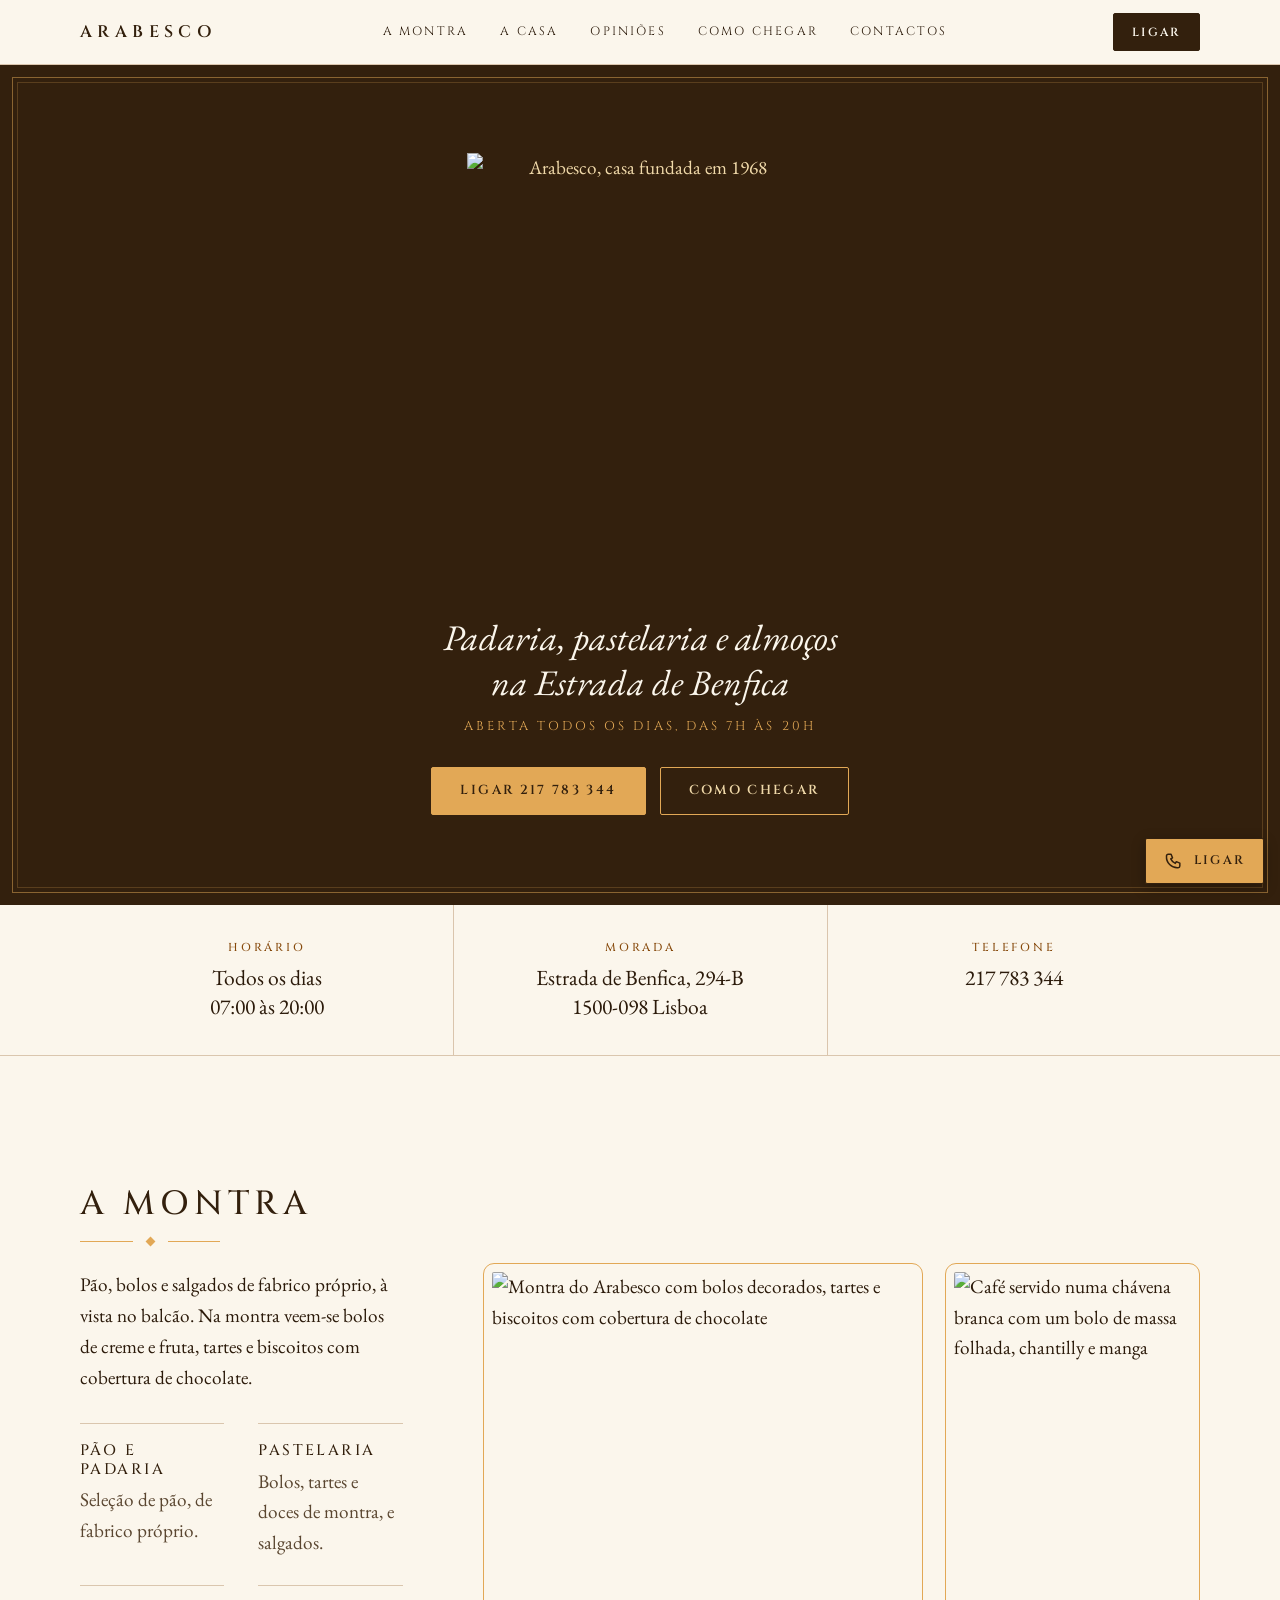
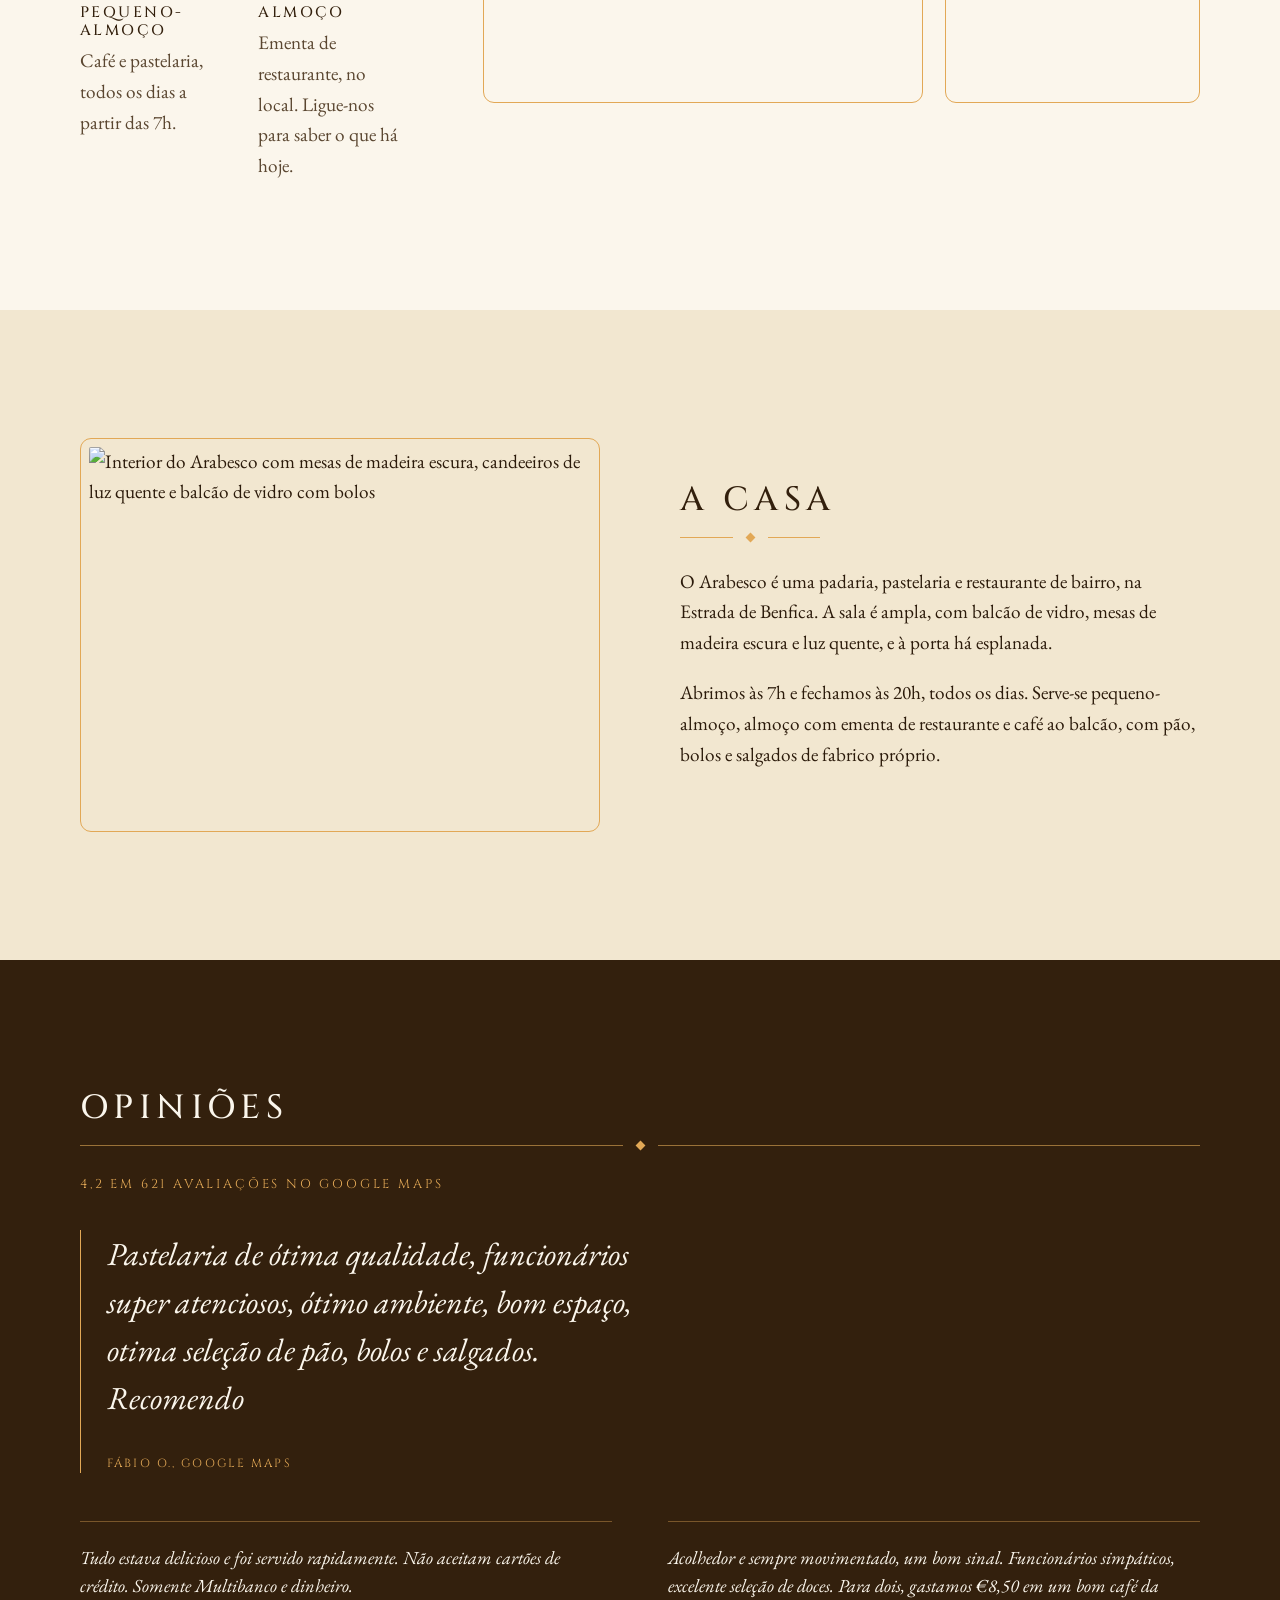
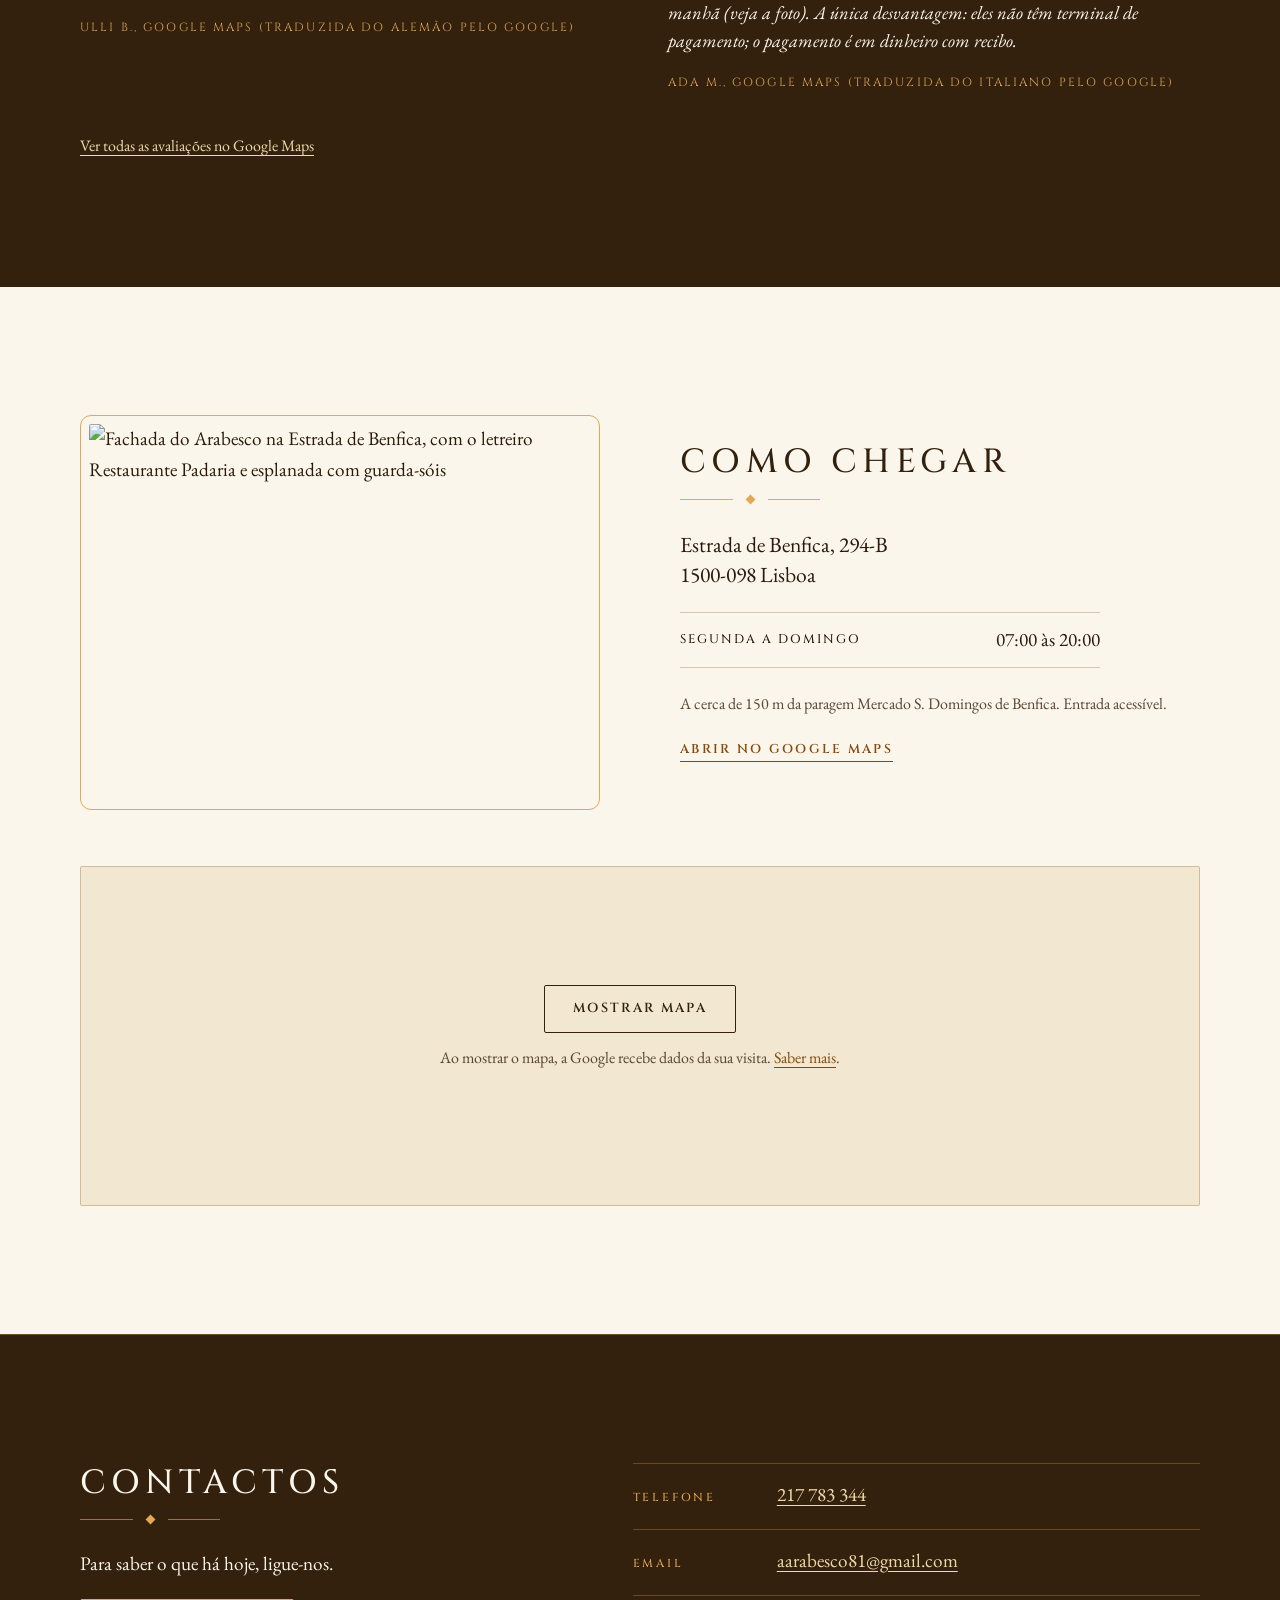
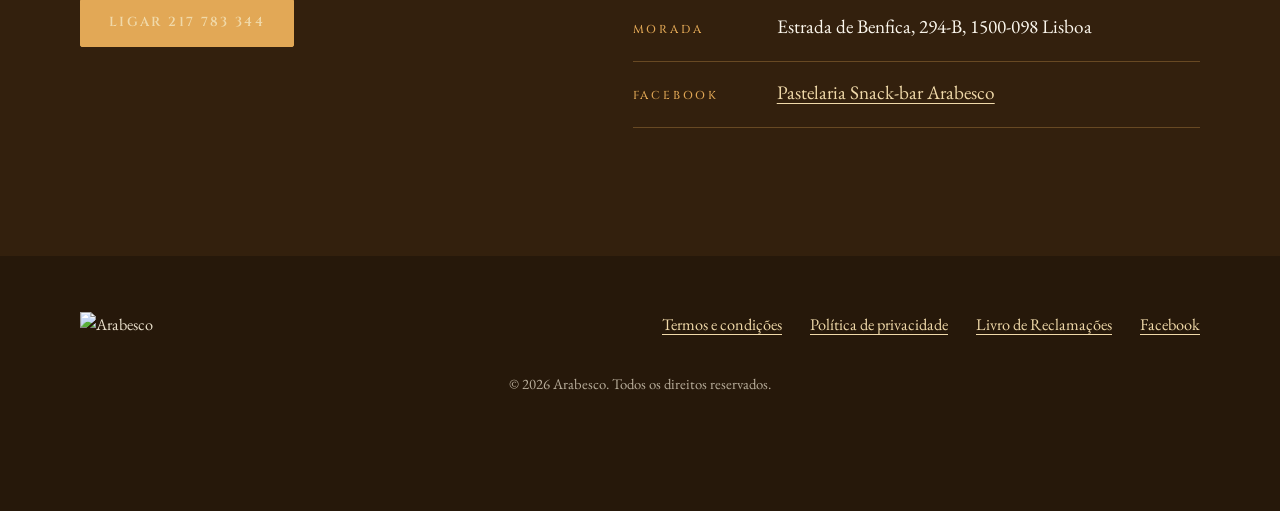
==== index.html @ 1e047299 "Add files via upload" ====
<!DOCTYPE html>
<html lang="pt-PT">
<head>
  <meta charset="utf-8">
  <meta name="viewport" content="width=device-width, initial-scale=1">

  <!-- ============================================================
       COMO EDITAR ESTE FICHEIRO
       - Cada secção tem um comentário "EDITAR" a dizer o que se pode mudar.
       - Textos, horário, morada e contactos estão em texto simples, dentro das etiquetas.
       - O que ainda falta confirmar está em PENDENTES.md (na raiz da pasta).
       ============================================================ -->

  <title>Arabesco | Padaria, pastelaria e restaurante em São Domingos de Benfica, Lisboa</title>
  <meta name="description" content="Arabesco, padaria, pastelaria e restaurante na Estrada de Benfica, em Lisboa. Pão, bolos e salgados de fabrico próprio, pequeno-almoço e almoço. Aberto todos os dias, das 7h às 20h.">
  <meta name="theme-color" content="#33200D">

  <meta property="og:type" content="website">
  <meta property="og:title" content="Arabesco | Padaria, pastelaria e restaurante em São Domingos de Benfica, Lisboa">
  <meta property="og:description" content="Pão, bolos e salgados de fabrico próprio na Estrada de Benfica. Aberto todos os dias, das 7h às 20h.">
  <meta property="og:locale" content="pt_PT">

  <link rel="icon" href="assets/logo-fundo-claro.svg" type="image/svg+xml">

  <!-- Tipografia (Google Fonts), derivada do logótipo: Cinzel (capitais romanas) e EB Garamond (texto).
       Se mudares aqui, muda também --f-titulos e --f-texto no style.css e a nota na política de privacidade. -->
  <link rel="preconnect" href="https://fonts.googleapis.com">
  <link rel="preconnect" href="https://fonts.gstatic.com" crossorigin>
  <link rel="stylesheet" href="https://fonts.googleapis.com/css2?family=Cinzel:wght@400;500;600&family=EB+Garamond:ital,wght@0,400;0,500;1,400&display=swap">

  <link rel="stylesheet" href="style.css">

  <!-- Dados estruturados (Schema.org). EDITAR: acrescentar "image" e "url" quando o site estiver publicado,
       e "foundingDate" se o cliente confirmar o ano de fundação. -->
  <script type="application/ld+json">
  {
    "@context": "https://schema.org",
    "@type": ["Bakery", "Restaurant"],
    "name": "Arabesco",
    "description": "Padaria, pastelaria e restaurante em São Domingos de Benfica, Lisboa",
    "telephone": "+351217783344",
    "email": "aarabesco81@gmail.com",
    "address": {
      "@type": "PostalAddress",
      "streetAddress": "Estrada de Benfica, 294-B",
      "postalCode": "1500-098",
      "addressLocality": "Lisboa",
      "addressCountry": "PT"
    },
    "geo": { "@type": "GeoCoordinates", "latitude": 38.7444523, "longitude": -9.1786337 },
    "openingHoursSpecification": [
      {
        "@type": "OpeningHoursSpecification",
        "dayOfWeek": ["Monday", "Tuesday", "Wednesday", "Thursday", "Friday", "Saturday", "Sunday"],
        "opens": "07:00",
        "closes": "20:00"
      }
    ],
    "hasMap": "https://www.google.com/maps/place/?q=place_id:ChIJz1XhhiUzGQ0R6vqVoAN8mZs",
    "sameAs": ["https://www.facebook.com/pastelariasnackbararabesco.arabesco"]
  }
  </script>
</head>

<body id="topo">
  <a class="saltar" href="#conteudo">Saltar para o conteúdo</a>

  <!-- ===================== CABEÇALHO ===================== -->
  <header class="cabecalho">
    <div class="container cabecalho__linha">
      <a class="cabecalho__nome" href="#topo" aria-label="Arabesco, início">Arabesco</a>
      <nav class="menu" aria-label="Principal">
        <a href="#montra">A montra</a>
        <a href="#casa">A casa</a>
        <a href="#opinioes">Opiniões</a>
        <a href="#chegar">Como chegar</a>
        <a href="#contactos">Contactos</a>
      </nav>
      <a class="btn btn--pequeno" href="tel:+351217783344">Ligar</a>
    </div>
  </header>

  <main id="conteudo">

    <!-- ===================== 1. HERO =====================
         O logótipo é o protagonista. A variante para fundo escuro está em assets/logo-fundo-escuro.svg. -->
    <section class="hero" aria-labelledby="hero-titulo">
      <div class="container">
        <img class="hero__logo" src="assets/logo-fundo-escuro.svg" alt="Arabesco, casa fundada em 1968" width="1190" height="1483">
        <h1 id="hero-titulo">Padaria, pastelaria e almoços na Estrada de Benfica</h1>
        <p class="hero__sub">Aberta todos os dias, das 7h às 20h</p>
        <div class="hero__acoes">
          <a class="btn btn--ouro" href="tel:+351217783344">Ligar 217 783 344</a>
          <a class="btn btn--contorno-claro" href="#chegar">Como chegar</a>
        </div>
      </div>
    </section>

    <!-- ===================== 2. FAIXA: HORÁRIO, MORADA, TELEFONE =====================
         É o que o visitante procura primeiro. EDITAR: horário, morada e telefone. -->
    <section class="faixa" aria-label="Horário, morada e telefone">
      <div class="container faixa__grelha">
        <div class="faixa__item">
          <p class="rotulo">Horário</p>
          <p class="faixa__valor">Todos os dias<br>07:00 às 20:00</p>
        </div>
        <div class="faixa__item">
          <p class="rotulo">Morada</p>
          <p class="faixa__valor">Estrada de Benfica, 294-B<br>1500-098 Lisboa</p>
        </div>
        <div class="faixa__item">
          <p class="rotulo">Telefone</p>
          <p class="faixa__valor"><a href="tel:+351217783344">217 783 344</a></p>
        </div>
      </div>
    </section>

    <!-- ===================== 3. A MONTRA ===================== -->
    <section class="secao" id="montra" aria-labelledby="montra-titulo">
      <div class="container duas-colunas">
        <div class="texto">
          <h2 id="montra-titulo" class="reveal">A montra</h2>
          <div class="orn orn--curto" aria-hidden="true"><span></span></div>
          <p>Pão, bolos e salgados de fabrico próprio, à vista no balcão. Na montra veem-se bolos de creme e fruta, tartes e biscoitos com cobertura de chocolate.</p>

          <!-- EDITAR: um bloco por tipo de produto. Quando houver preços confirmados pelo cliente,
               acrescentar uma linha <p class="item__preco"> dentro do bloco. -->
          <div class="itens">
            <div class="item">
              <h3>Pão e padaria</h3>
              <p>Seleção de pão, de fabrico próprio.</p>
            </div>
            <div class="item">
              <h3>Pastelaria</h3>
              <p>Bolos, tartes e doces de montra, e salgados.</p>
            </div>
            <div class="item">
              <h3>Pequeno-almoço</h3>
              <p>Café e pastelaria, todos os dias a partir das 7h.</p>
            </div>
            <div class="item">
              <h3>Almoço</h3>
              <p>Ementa de restaurante, no local. Ligue-nos para saber o que há hoje.</p>
            </div>
          </div>
        </div>

        <div class="fotos-par">
          <figure class="foto foto--grande">
            <img src="assets/vitrina.webp" alt="Montra do Arabesco com bolos decorados, tartes e biscoitos com cobertura de chocolate" width="510" height="510" loading="lazy">
          </figure>
          <figure class="foto foto--alta">
            <img src="assets/cafe-bolo.webp" alt="Café servido numa chávena branca com um bolo de massa folhada, chantilly e manga" width="287" height="510" loading="lazy">
          </figure>
        </div>
      </div>
    </section>

    <!-- ===================== 4. A CASA ===================== -->
    <section class="secao secao--tom" id="casa" aria-labelledby="casa-titulo">
      <div class="container duas-colunas duas-colunas--inversa">
        <figure class="foto foto--ampla">
          <img src="assets/interior.webp" alt="Interior do Arabesco com mesas de madeira escura, candeeiros de luz quente e balcão de vidro com bolos" width="680" height="510" loading="lazy">
        </figure>
        <div class="texto">
          <h2 id="casa-titulo" class="reveal">A casa</h2>
          <div class="orn orn--curto" aria-hidden="true"><span></span></div>
          <p>O Arabesco é uma padaria, pastelaria e restaurante de bairro, na Estrada de Benfica. A sala é ampla, com balcão de vidro, mesas de madeira escura e luz quente, e à porta há esplanada.</p>
          <p>Abrimos às 7h e fechamos às 20h, todos os dias. Serve-se pequeno-almoço, almoço com ementa de restaurante e café ao balcão, com pão, bolos e salgados de fabrico próprio.</p>
          <!-- EDITAR: quando o cliente confirmar o ano de fundação (1968, como diz o logótipo) e quem gere a casa,
               acrescentar aqui uma frase com esse facto. -->
        </div>
      </div>
    </section>

    <!-- ===================== 5. OPINIÕES =====================
         Avaliações reais do Google Maps, copiadas tal como estão (consulta de 2026-10-16, com autor identificado).
         EDITAR: não alterar o texto das avaliações. Para acrescentar uma, copiar o texto exato, o primeiro nome e a inicial. -->
    <section class="secao secao--escura" id="opinioes" aria-labelledby="opinioes-titulo">
      <div class="container">
        <h2 id="opinioes-titulo" class="reveal">Opiniões</h2>
        <div class="orn orn--claro" aria-hidden="true"><span></span></div>
        <p class="opinioes__nota">4,2 em 621 avaliações no Google Maps</p>

        <blockquote class="citacao citacao--grande">
          <p>Pastelaria de ótima qualidade,  funcionários super atenciosos,  ótimo ambiente, bom espaço, otima seleção de pão,  bolos e salgados. Recomendo</p>
          <footer>Fábio O., Google Maps</footer>
        </blockquote>

        <div class="citacoes">
          <blockquote class="citacao">
            <p>Tudo estava delicioso e foi servido rapidamente. Não aceitam cartões de crédito. Somente Multibanco e dinheiro.</p>
            <footer>Ulli B., Google Maps (traduzida do alemão pelo Google)</footer>
          </blockquote>
          <blockquote class="citacao">
            <p>Acolhedor e sempre movimentado, um bom sinal. Funcionários simpáticos, excelente seleção de doces. Para dois, gastamos €8,50 em um bom café da manhã (veja a foto). A única desvantagem: eles não têm terminal de pagamento; o pagamento é em dinheiro com recibo.</p>
            <footer>Ada M., Google Maps (traduzida do italiano pelo Google)</footer>
          </blockquote>
        </div>

        <p class="opinioes__ligacao"><a href="https://www.google.com/maps/place/?q=place_id:ChIJz1XhhiUzGQ0R6vqVoAN8mZs" rel="noopener">Ver todas as avaliações no Google Maps</a></p>
      </div>
    </section>

    <!-- ===================== 6. COMO CHEGAR ===================== -->
    <section class="secao" id="chegar" aria-labelledby="chegar-titulo">
      <div class="container">
        <div class="duas-colunas">
          <figure class="foto foto--ampla">
            <img src="assets/fachada.webp" alt="Fachada do Arabesco na Estrada de Benfica, com o letreiro Restaurante Padaria e esplanada com guarda-sóis" width="680" height="445" loading="lazy">
          </figure>
          <div class="texto">
            <h2 id="chegar-titulo" class="reveal">Como chegar</h2>
            <div class="orn orn--curto" aria-hidden="true"><span></span></div>
            <address>
              Estrada de Benfica, 294-B<br>
              1500-098 Lisboa
            </address>

            <!-- EDITAR: horário. Falta confirmar o horário em feriados e o da cozinha ao almoço. -->
            <dl class="horario">
              <div><dt>Segunda a domingo</dt><dd>07:00 às 20:00</dd></div>
            </dl>

            <p class="nota">A cerca de 150 m da paragem Mercado S. Domingos de Benfica. Entrada acessível.</p>
            <p><a class="ligacao-seta" href="https://www.google.com/maps/place/?q=place_id:ChIJz1XhhiUzGQ0R6vqVoAN8mZs" rel="noopener">Abrir no Google Maps</a></p>
          </div>
        </div>

        <!-- O mapa só carrega depois de clicar (privacidade). Ver script.js.
             EDITAR: se a morada mudar, mudar o texto em data-mapa. -->
        <div class="mapa" id="mapa" data-mapa="https://www.google.com/maps?q=Arabesco,+Estrada+de+Benfica+294-B,+1500-098+Lisboa&amp;output=embed">
          <button class="btn btn--contorno" type="button" id="mapa-botao">Mostrar mapa</button>
          <p class="nota">Ao mostrar o mapa, a Google recebe dados da sua visita. <a href="privacidade.html">Saber mais</a>.</p>
        </div>
      </div>
    </section>

    <!-- ===================== 7. CONTACTOS ===================== -->
    <section class="secao secao--escura secao--contactos" id="contactos" aria-labelledby="contactos-titulo">
      <div class="container contactos">
        <div>
          <h2 id="contactos-titulo" class="reveal">Contactos</h2>
          <div class="orn orn--curto orn--claro" aria-hidden="true"><span></span></div>
          <p>Para saber o que há hoje, ligue-nos.</p>
          <p><a class="btn btn--ouro" href="tel:+351217783344">Ligar 217 783 344</a></p>
        </div>
        <ul class="contactos__lista">
          <li><span class="rotulo">Telefone</span> <a href="tel:+351217783344">217 783 344</a></li>
          <li><span class="rotulo">Email</span> <a href="mailto:aarabesco81@gmail.com">aarabesco81@gmail.com</a></li>
          <li><span class="rotulo">Morada</span> Estrada de Benfica, 294-B, 1500-098 Lisboa</li>
          <li><span class="rotulo">Facebook</span> <a href="https://www.facebook.com/pastelariasnackbararabesco.arabesco" rel="noopener">Pastelaria Snack-bar Arabesco</a></li>
        </ul>
      </div>
    </section>
  </main>

  <!-- ===================== RODAPÉ ===================== -->
  <footer class="rodape">
    <div class="container rodape__grelha">
      <div>
        <img class="rodape__logo" src="assets/logo-fundo-escuro.svg" alt="Arabesco" width="1190" height="1483" loading="lazy">
      </div>
      <ul class="rodape__links">
        <li><a href="termos.html">Termos e condições</a></li>
        <li><a href="privacidade.html">Política de privacidade</a></li>
        <!-- Confirmar com o cliente se a atividade está obrigada ao Livro de Reclamações Eletrónico. -->
        <li><a href="https://www.livroreclamacoes.pt" rel="noopener">Livro de Reclamações</a></li>
        <li><a href="https://www.facebook.com/pastelariasnackbararabesco.arabesco" rel="noopener">Facebook</a></li>
      </ul>
    </div>
    <!-- EDITAR: acrescentar a designação legal e o NIF quando o cliente os fornecer (ver PENDENTES.md). -->
    <p class="container rodape__copy">© 2026 Arabesco. Todos os direitos reservados.</p>
  </footer>

  <!-- Botão flutuante, sempre visível. Liga por telefone porque não há WhatsApp conhecido.
       EDITAR: se houver telemóvel com WhatsApp, trocar o href por https://wa.me/351XXXXXXXXX e o texto por "WhatsApp". -->
  <a class="ligar-flutuante" href="tel:+351217783344" aria-label="Ligar para o Arabesco">
    <svg viewBox="0 0 24 24" width="20" height="20" aria-hidden="true" focusable="false">
      <path d="M5 4h3.5l1.7 4.2-2.1 1.3a11 11 0 0 0 5.4 5.4l1.3-2.1L19 14.5V18a2 2 0 0 1-2 2A13 13 0 0 1 3 6a2 2 0 0 1 2-2Z" fill="none" stroke="currentColor" stroke-width="1.8" stroke-linejoin="round"/>
    </svg>
    <span>Ligar</span>
  </a>

  <script src="script.js" defer></script>
</body>
</html>
---- style.css ----
/* ==========================================================================
   STYLE.CSS (Arabesco)
   Como editar:
   1. Cores e fontes: só mexer nas variáveis da secção "TOKENS" (topo do ficheiro).
   2. Tudo o resto usa essas variáveis, por isso o site muda de aspeto todo de uma vez.
   3. Mobile primeiro: os estilos base são para telemóvel; os @media (min-width) acrescentam
      o que muda em ecrãs maiores.
   ========================================================================== */

/* ---------- TOKENS (EDITAR) ---------- */
:root {
  /* Paleta tirada do logótipo e das fotos do próprio espaço */
  --ouro: #E2A856;            /* dourado do logótipo: filetes, botões sobre fundo escuro */
  --ouro-claro: #F0D9A9;      /* dourado claro: texto sobre fundo escuro */
  --bronze: #A56415;          /* bronze do logótipo (só decorativo: no texto pequeno usar --bronze-texto) */
  --bronze-texto: #86490B;    /* passo mais escuro do bronze, para texto sobre creme (contraste 5,7:1 ou mais) */
  --castanho: #33200D;        /* castanho-escuro da madeira do interior: fundos escuros */
  --castanho-2: #26180A;      /* rodapé */
  --creme: #FBF6EC;           /* fundo da página */
  --creme-2: #F2E7D0;         /* fundo das secções alternadas */
  --tinta: #2B1A0A;           /* texto corrente */
  --tinta-suave: #5A4630;     /* texto secundário */
  --linha: rgba(134, 73, 11, 0.28);

  /* Fontes derivadas do logótipo. Têm de coincidir com o <link> do Google Fonts no index.html. */
  --f-titulos: "Cinzel", "Trajan Pro", Georgia, serif;
  --f-texto: "EB Garamond", Garamond, "Times New Roman", serif;

  --raio: 2px;                /* cantos dos botões e das fotos (sem botões em pílula) */
  --largura: 1120px;
  --espaco: clamp(64px, 10vw, 128px);
}

/* ---------- BASE ---------- */
*, *::before, *::after { box-sizing: border-box; }
html { scroll-behavior: smooth; scroll-padding-top: 76px; -webkit-text-size-adjust: 100%; }
body {
  margin: 0;
  font-family: var(--f-texto);
  font-size: 1.2rem;
  line-height: 1.6;
  color: var(--tinta);
  background: var(--creme);
}
img, svg { max-width: 100%; height: auto; }
p { margin: 0 0 1em; }
a { color: var(--bronze-texto); text-underline-offset: 4px; }
a:hover { text-decoration-thickness: 2px; }
:focus-visible { outline: 3px solid var(--bronze); outline-offset: 3px; }

h1, h2, h3 { font-family: var(--f-titulos); font-weight: 500; color: var(--castanho); margin: 0 0 .4em; line-height: 1.2; }
h2 { font-size: clamp(1.5rem, 3.4vw, 2.1rem); letter-spacing: .16em; text-transform: uppercase; }
h3 { font-size: .95rem; letter-spacing: .16em; text-transform: uppercase; }

.container { width: min(100% - 40px, var(--largura)); margin-inline: auto; }

.saltar { position: absolute; left: -9999px; }
.saltar:focus { left: 12px; top: 12px; z-index: 100; background: #fff; padding: 8px 12px; }

.rotulo {
  font-family: var(--f-titulos); font-size: .72rem; font-weight: 500;
  letter-spacing: .24em; text-transform: uppercase; color: var(--bronze-texto); margin: 0 0 .5em;
}

/* ---------- ORNAMENTO (losango, como no logótipo) ---------- */
.orn { display: flex; align-items: center; gap: 14px; margin: 0 0 1.6rem; }
.orn::before, .orn::after { content: ""; height: 1px; background: var(--ouro); flex: 1; }
.orn span { width: 7px; height: 7px; background: var(--ouro); transform: rotate(45deg); flex: none; }
.orn--curto { width: 140px; }

/* ---------- BOTÕES (retangulares, cantos curtos) ---------- */
.btn {
  display: inline-block;
  padding: 15px 28px;
  font-family: var(--f-titulos); font-weight: 600; font-size: .82rem;
  letter-spacing: .18em; text-transform: uppercase; text-decoration: none;
  background: var(--castanho); color: var(--creme);
  border: 1px solid var(--castanho); border-radius: var(--raio);
  cursor: pointer; line-height: 1.2;
}
.btn:hover { background: var(--tinta); }
.btn--pequeno { padding: 11px 18px; font-size: .74rem; }
.btn--ouro { background: var(--ouro); color: var(--castanho); border-color: var(--ouro); }
.btn--ouro:hover { background: var(--ouro-claro); border-color: var(--ouro-claro); }
.btn--contorno { background: transparent; color: var(--castanho); border-color: var(--castanho); }
.btn--contorno:hover { background: var(--castanho); color: var(--creme); }
.btn--contorno-claro { background: transparent; color: var(--ouro-claro); border-color: var(--ouro); }
.btn--contorno-claro:hover { background: rgba(226, 168, 86, .14); }

.ligacao-seta { font-family: var(--f-titulos); font-size: .8rem; letter-spacing: .18em; text-transform: uppercase; font-weight: 600; text-decoration: none; border-bottom: 1px solid currentColor; padding-bottom: 3px; }

/* ---------- CABEÇALHO ---------- */
.cabecalho { position: sticky; top: 0; z-index: 50; background: rgba(251, 246, 236, .97); border-bottom: 1px solid var(--linha); }
.cabecalho__linha { display: flex; align-items: center; justify-content: space-between; gap: 16px; min-height: 64px; }
.cabecalho__nome { font-family: var(--f-titulos); font-weight: 600; font-size: 1.05rem; letter-spacing: .32em; text-transform: uppercase; text-decoration: none; color: var(--castanho); }
.menu { display: none; }
@media (min-width: 900px) {
  .menu { display: flex; gap: 32px; }
  .menu a { font-family: var(--f-titulos); font-size: .76rem; letter-spacing: .18em; text-transform: uppercase; text-decoration: none; color: var(--tinta); }
  .menu a:hover { color: var(--bronze-texto); text-decoration: underline; text-underline-offset: 6px; }
}

/* ---------- HERO ---------- */
.hero {
  position: relative;
  background: var(--castanho);
  color: var(--ouro-claro);
  text-align: center;
  padding: clamp(44px, 7vw, 88px) 0 clamp(52px, 7vw, 96px);
}
/* moldura fina dourada, à maneira de um diploma antigo */
.hero::before { content: ""; position: absolute; inset: 12px; border: 1px solid rgba(226, 168, 86, .5); pointer-events: none; }
.hero::after  { content: ""; position: absolute; inset: 17px; border: 1px solid rgba(226, 168, 86, .22); pointer-events: none; }
.hero__logo { display: block; margin: 0 auto; width: min(72vw, 38.5vh, 400px); height: auto; }
.hero h1 { font-family: var(--f-texto); font-style: italic; font-weight: 400; font-size: clamp(1.5rem, 3.6vw, 2.25rem); line-height: 1.25; color: var(--creme); max-width: 24ch; margin: 30px auto 12px; }
.hero__sub { font-family: var(--f-titulos); font-size: .8rem; letter-spacing: .24em; text-transform: uppercase; color: var(--ouro); margin: 0; }
.hero__acoes { display: flex; flex-wrap: wrap; justify-content: center; gap: 14px; margin-top: 30px; }

/* ---------- FAIXA: HORÁRIO, MORADA, TELEFONE ---------- */
.faixa { background: var(--creme); border-bottom: 1px solid var(--linha); }
.faixa__grelha { display: grid; }
.faixa__item { text-align: center; padding: 26px 16px; border-top: 1px solid var(--linha); }
.faixa__item:first-child { border-top: 0; }
.faixa__valor { font-size: 1.35rem; line-height: 1.35; margin: 0; }
.faixa__valor a { color: var(--tinta); text-decoration: none; }
.faixa__valor a:hover { color: var(--bronze-texto); text-decoration: underline; }
@media (min-width: 760px) {
  .faixa__grelha { grid-template-columns: repeat(3, 1fr); }
  .faixa__item { border-top: 0; border-left: 1px solid var(--linha); padding: 34px 16px; }
  .faixa__item:first-child { border-left: 0; }
}

/* ---------- SECÇÕES ---------- */
.secao { padding-block: var(--espaco); }
.secao--tom { background: var(--creme-2); }
.secao--escura { background: var(--castanho); color: var(--creme); }
.secao--escura h2 { color: var(--creme); }
.secao--escura a { color: var(--ouro-claro); }
.secao--escura .rotulo { color: var(--ouro); }
.orn--claro::before, .orn--claro::after { background: rgba(226, 168, 86, .6); }

.duas-colunas { display: grid; gap: 40px; align-items: center; }
.texto p { max-width: 36em; }
@media (min-width: 900px) {
  .duas-colunas { grid-template-columns: 1fr 1fr; gap: 80px; }
  .duas-colunas--inversa .foto { order: -1; }
}

/* ---------- FOTOS (passepartout fino dourado) ---------- */
.foto { position: relative; margin: 9px; }
.foto img { display: block; width: 100%; height: 100%; object-fit: cover; border-radius: var(--raio); outline: 1px solid var(--ouro); outline-offset: 8px; }
.foto--ampla img { aspect-ratio: 4 / 3; }
.fotos-par { display: flex; gap: 22px; align-items: stretch; height: clamp(260px, 62vw, 440px); }
.fotos-par .foto { margin: 9px; height: calc(100% - 18px); }
.foto--grande { flex: 1.5; }
.foto--alta { flex: 1; }
.fotos-par .foto img { height: 100%; }

/* ---------- A MONTRA: itens ---------- */
.itens { display: grid; gap: 22px; margin-top: 30px; }
.item { padding-top: 18px; border-top: 1px solid var(--linha); }
.item p { margin: 0; color: var(--tinta-suave); }
@media (min-width: 560px) { .itens { grid-template-columns: 1fr 1fr; gap: 26px 34px; } }

/* ---------- COMO CHEGAR ---------- */
address { font-style: normal; font-size: 1.35rem; line-height: 1.4; margin-bottom: 1.4rem; }
.horario { margin: 0 0 1.4rem; max-width: 420px; }
.horario div { display: flex; justify-content: space-between; gap: 16px; padding: 12px 0; border-top: 1px solid var(--linha); border-bottom: 1px solid var(--linha); }
.horario dt { font-family: var(--f-titulos); font-size: .78rem; letter-spacing: .16em; text-transform: uppercase; font-weight: 500; align-self: center; }
.horario dd { margin: 0; }
.nota { font-size: 1rem; color: var(--tinta-suave); }
.mapa { margin-top: 56px; min-height: 340px; display: grid; place-content: center; justify-items: center; gap: 12px; text-align: center; padding: 24px; background: var(--creme-2); border: 1px solid var(--linha); border-radius: var(--raio); }
.mapa iframe { width: 100%; height: 100%; min-height: 380px; border: 0; }
.mapa--ativo { padding: 0; display: block; }

/* ---------- OPINIÕES ---------- */
.opinioes__nota { font-family: var(--f-titulos); font-size: .8rem; letter-spacing: .22em; text-transform: uppercase; color: var(--ouro); margin-bottom: 2.2rem; }
.citacao { margin: 0; }
.citacao p { font-style: italic; line-height: 1.5; }
.citacao footer { font-family: var(--f-titulos); font-size: .74rem; letter-spacing: .18em; text-transform: uppercase; color: var(--ouro); margin-top: 1rem; }
.citacao--grande { max-width: 30em; padding-left: 26px; border-left: 1px solid var(--ouro); margin-bottom: 3rem; }
.citacao--grande p { font-size: clamp(1.45rem, 3vw, 2rem); color: var(--creme); }
.citacoes { display: grid; gap: 34px; }
.citacoes .citacao { padding-top: 22px; border-top: 1px solid rgba(226, 168, 86, .4); }
.citacoes .citacao p { font-size: 1.15rem; color: var(--creme); }
.opinioes__ligacao { margin: 2.6rem 0 0; font-size: 1rem; }
@media (min-width: 900px) { .citacoes { grid-template-columns: 1fr 1fr; gap: 56px; } }

/* ---------- CONTACTOS ---------- */
.secao--contactos { border-top: 1px solid rgba(226, 168, 86, .35); }
.contactos { display: grid; gap: 40px; }
.contactos__lista { list-style: none; margin: 0; padding: 0; }
.contactos__lista li { padding: 16px 0; border-bottom: 1px solid rgba(226, 168, 86, .3); display: grid; gap: 4px; }
.contactos__lista li:first-child { border-top: 1px solid rgba(226, 168, 86, .3); }
@media (min-width: 900px) {
  .contactos { grid-template-columns: 1fr 1.2fr; gap: 80px; align-items: start; }
  .contactos__lista li { grid-template-columns: 140px 1fr; align-items: baseline; }
}

/* ---------- RODAPÉ ---------- */
.rodape { background: var(--castanho-2); color: #E9DFCB; padding: 56px 0 100px; font-size: 1.02rem; }
.rodape a { color: var(--ouro-claro); }
.rodape__grelha { display: grid; gap: 32px; align-items: center; justify-items: center; text-align: center; }
.rodape__logo { width: 110px; height: auto; }
.rodape ul { list-style: none; margin: 0; padding: 0; display: flex; flex-wrap: wrap; justify-content: center; gap: 10px 28px; }
.rodape__copy { margin-top: 34px; text-align: center; opacity: .75; font-size: .92rem; }
@media (min-width: 900px) {
  .rodape__grelha { grid-template-columns: auto 1fr; justify-items: start; text-align: left; gap: 64px; }
  .rodape ul { justify-content: flex-end; justify-self: end; }
}

/* ---------- BOTÃO FLUTUANTE (LIGAR) ---------- */
.ligar-flutuante {
  position: fixed; right: 16px; bottom: 16px; z-index: 60;
  display: inline-flex; align-items: center; gap: 10px;
  padding: 12px 18px;
  background: var(--ouro); color: var(--castanho);
  font-family: var(--f-titulos); font-weight: 600; font-size: .78rem; letter-spacing: .18em; text-transform: uppercase; text-decoration: none;
  border: 1px solid var(--castanho); border-radius: var(--raio);
  box-shadow: 0 4px 14px rgba(0, 0, 0, .28);
}
.ligar-flutuante:hover { background: var(--ouro-claro); }

/* ---------- ANIMAÇÃO DE ENTRADA (única, subtil) ----------
   Só os títulos das secções têm a classe .reveal. Para remover o efeito por completo,
   apagar este bloco e o código de IntersectionObserver no script.js. */
.js .reveal { opacity: 0; transform: translateY(10px); transition: opacity .6s ease, transform .6s ease; }
.js .reveal.visivel { opacity: 1; transform: none; }
@media (prefers-reduced-motion: reduce) {
  html { scroll-behavior: auto; }
  .js .reveal { opacity: 1; transform: none; transition: none; }
}

/* ---------- PÁGINAS LEGAIS (termos.html e privacidade.html) ---------- */
.legal { padding-block: 56px 100px; }
.legal .conteudo { max-width: 700px; }
.legal h1 { font-size: clamp(1.6rem, 4.6vw, 2.3rem); letter-spacing: .14em; text-transform: uppercase; }
.legal h2 { font-size: 1rem; letter-spacing: .16em; margin-top: 2.2rem; }
.legal ul { padding-left: 1.2rem; }
.legal .aviso { background: var(--creme-2); border-left: 3px solid var(--ouro); padding: 12px 16px; font-size: 1rem; }
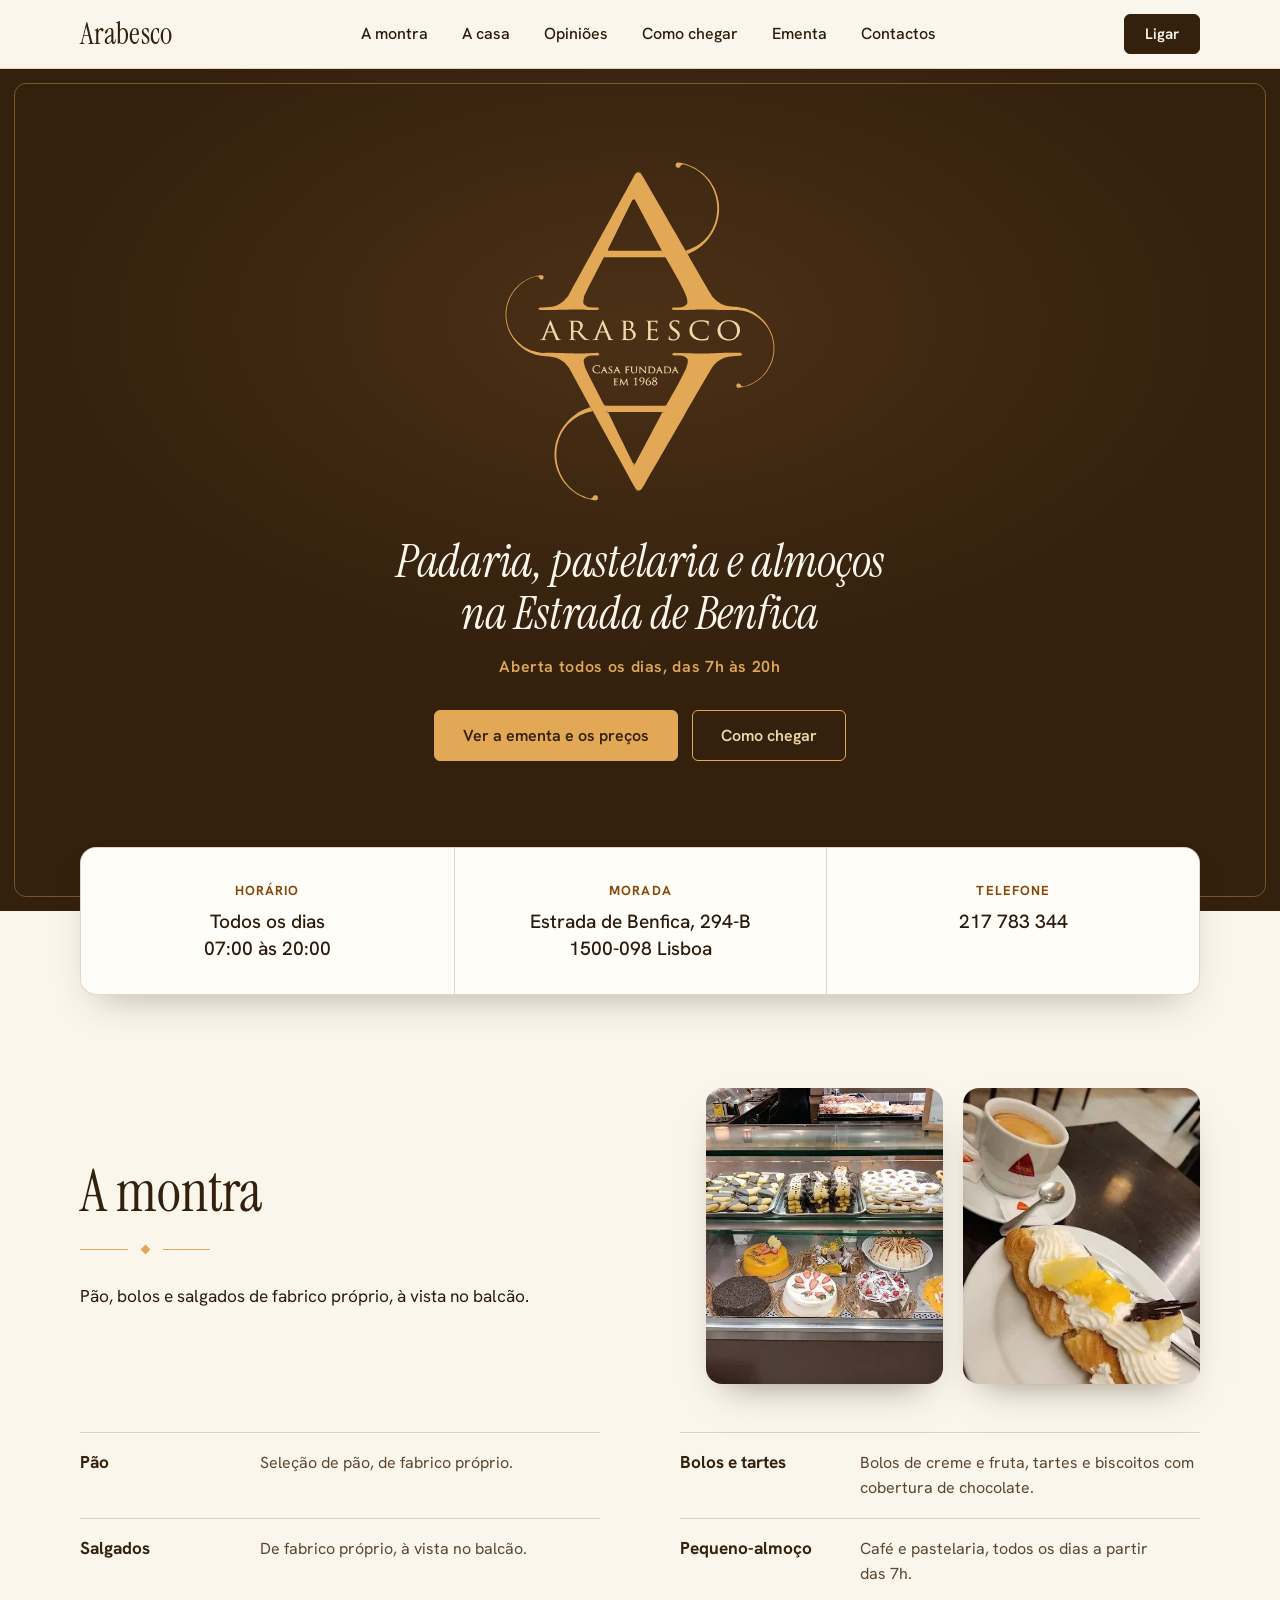
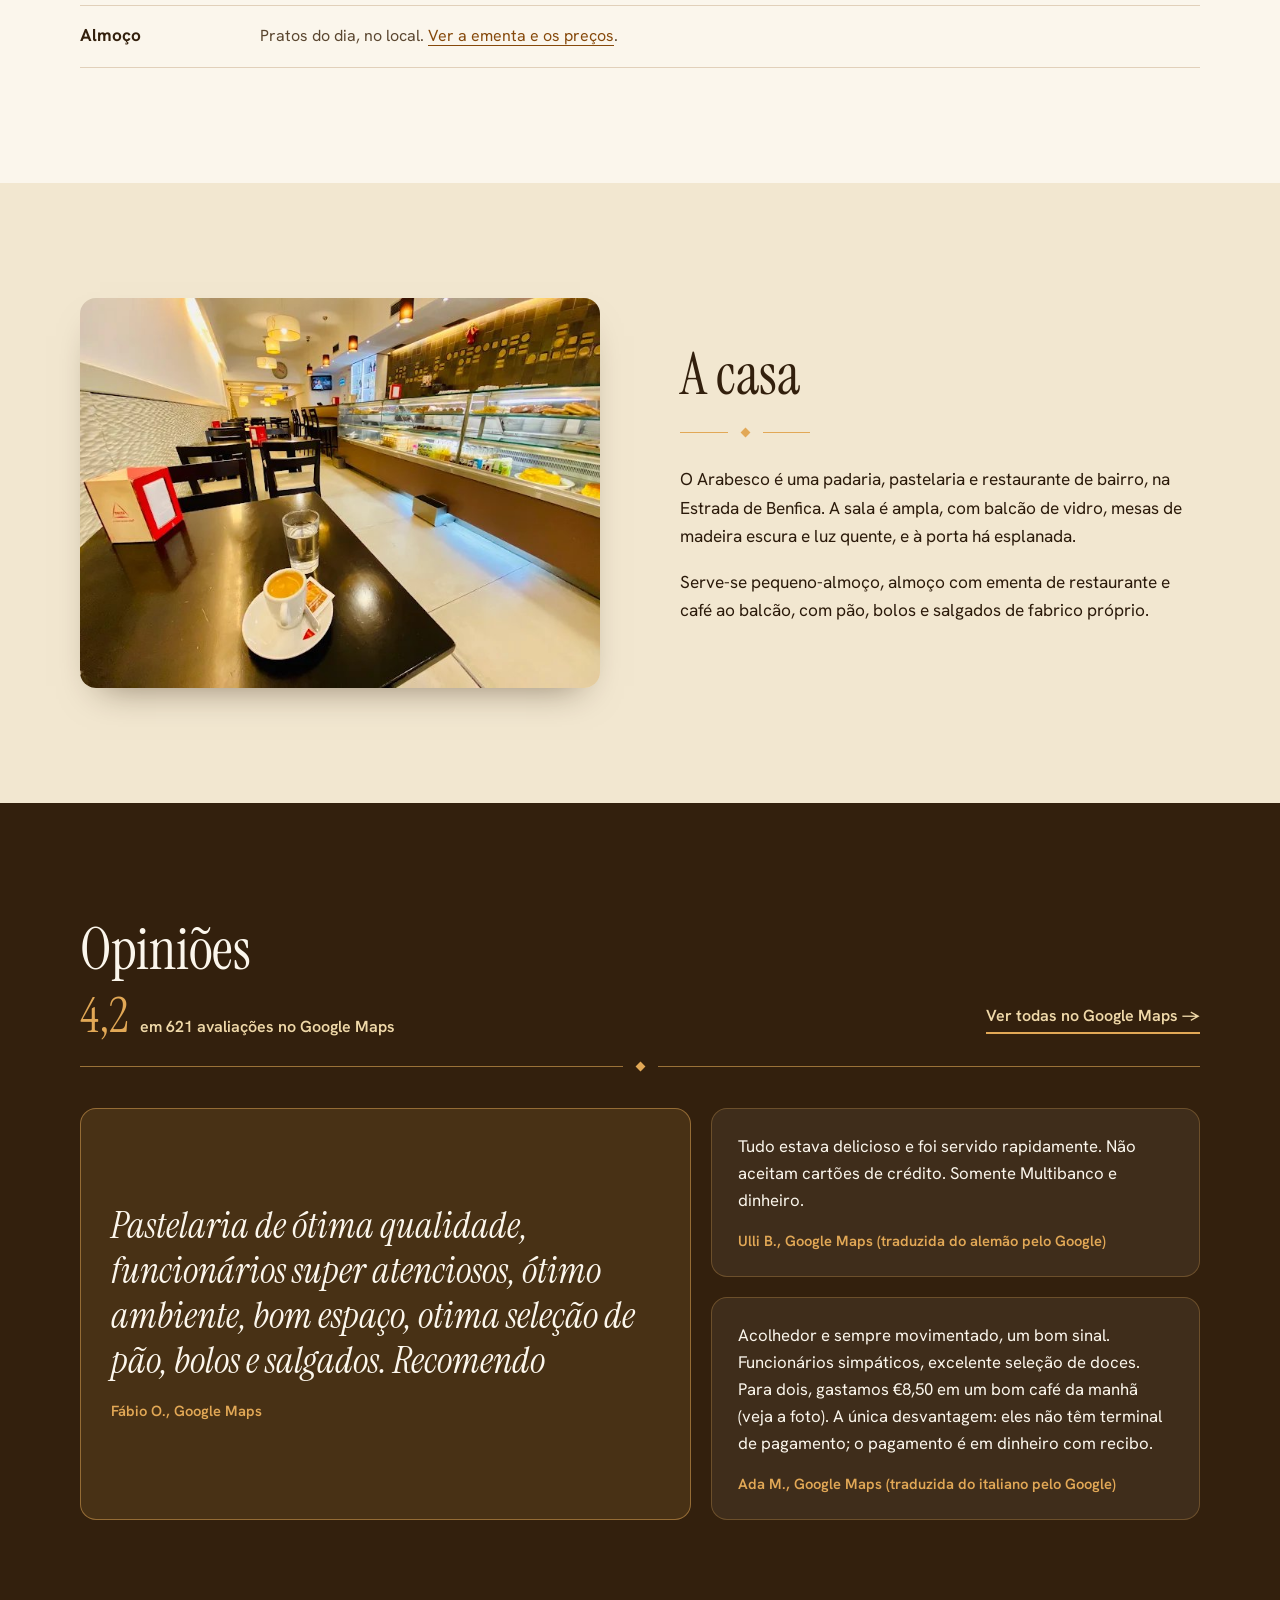
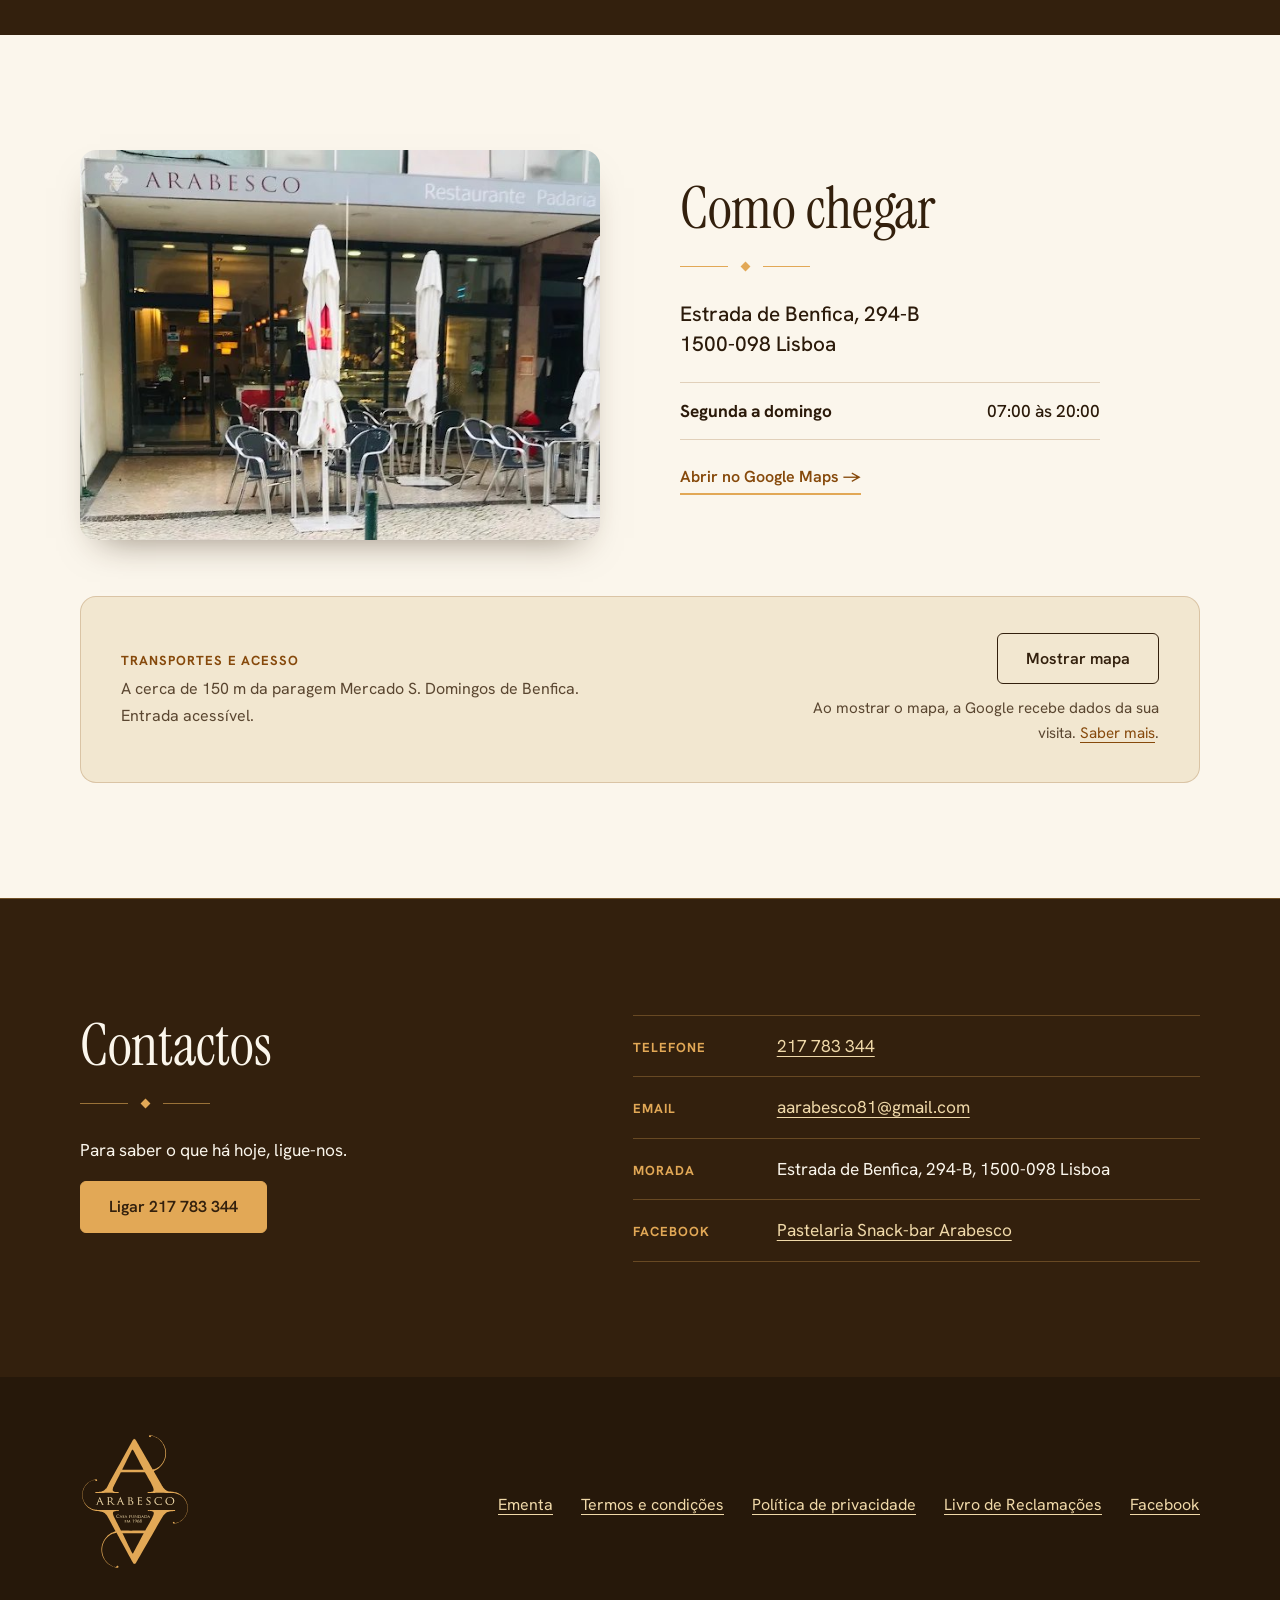
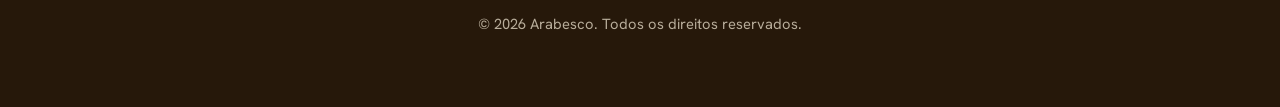
==== commit 8c10904e: "Site Arabesco v3: navegação móvel, ementa em grelha com ficheiro de dados, painel do mapa e correçõe" ====
--- a/index.html
+++ b/index.html
@@ -8,36 +8,41 @@
        COMO EDITAR ESTE FICHEIRO
        - Cada secção tem um comentário "EDITAR" a dizer o que se pode mudar.
        - Textos, horário, morada e contactos estão em texto simples, dentro das etiquetas.
+       - A ementa e os preços NÃO estão aqui: estão em ementa-dados.js.
        - O que ainda falta confirmar está em PENDENTES.md (na raiz da pasta).
+       - Se o horário mudar, mudar em: a faixa por baixo do hero, "Como chegar", o JSON-LD aqui em baixo
+         e as duas descrições (meta description e og:description).
        ============================================================ -->
 
   <title>Arabesco | Padaria, pastelaria e restaurante em São Domingos de Benfica, Lisboa</title>
-  <meta name="description" content="Arabesco, padaria, pastelaria e restaurante na Estrada de Benfica, em Lisboa. Pão, bolos e salgados de fabrico próprio, pequeno-almoço e almoço. Aberto todos os dias, das 7h às 20h.">
+  <meta name="description" content="Arabesco, padaria, pastelaria e restaurante na Estrada de Benfica, em Lisboa. Pão, bolos e salgados de fabrico próprio, pequeno-almoço e almoço. Aberto todos os dias, das&nbsp;7h às&nbsp;20h.">
   <meta name="theme-color" content="#33200D">
 
   <meta property="og:type" content="website">
   <meta property="og:title" content="Arabesco | Padaria, pastelaria e restaurante em São Domingos de Benfica, Lisboa">
-  <meta property="og:description" content="Pão, bolos e salgados de fabrico próprio na Estrada de Benfica. Aberto todos os dias, das 7h às 20h.">
+  <meta property="og:description" content="Pão, bolos e salgados de fabrico próprio na Estrada de Benfica. Aberto todos os dias, das&nbsp;7h às&nbsp;20h.">
   <meta property="og:locale" content="pt_PT">
 
   <link rel="icon" href="assets/logo-fundo-claro.svg" type="image/svg+xml">
-
-  <!-- Tipografia (Google Fonts), derivada do logótipo: Cinzel (capitais romanas) e EB Garamond (texto).
-       Se mudares aqui, muda também --f-titulos e --f-texto no style.css e a nota na política de privacidade. -->
+  <link rel="preload" href="assets/logo-fundo-escuro.svg" as="image" type="image/svg+xml">
+
+  <!-- Tipografia (Google Fonts), Instrument Serif (títulos) e Hanken Grotesk (texto).
+       Se mudares aqui, muda também --f-titulos e --f-texto no style.css. -->
   <link rel="preconnect" href="https://fonts.googleapis.com">
   <link rel="preconnect" href="https://fonts.gstatic.com" crossorigin>
-  <link rel="stylesheet" href="https://fonts.googleapis.com/css2?family=Cinzel:wght@400;500;600&family=EB+Garamond:ital,wght@0,400;0,500;1,400&display=swap">
+  <link rel="stylesheet" href="https://fonts.googleapis.com/css2?family=Hanken+Grotesk:wght@400;500;600;700&family=Instrument+Serif:ital@0;1&display=swap">
 
   <link rel="stylesheet" href="style.css">
 
-  <!-- Dados estruturados (Schema.org). EDITAR: acrescentar "image" e "url" quando o site estiver publicado,
-       e "foundingDate" se o cliente confirmar o ano de fundação. -->
+  <!-- Dados estruturados (Schema.org). EDITAR: acrescentar "image" e "url" quando o site estiver publicado
+       (têm de ser endereços completos, com https://), e "foundingDate" se o cliente confirmar o ano de fundação. -->
   <script type="application/ld+json">
   {
     "@context": "https://schema.org",
     "@type": ["Bakery", "Restaurant"],
     "name": "Arabesco",
     "description": "Padaria, pastelaria e restaurante em São Domingos de Benfica, Lisboa",
+    "servesCuisine": "Portuguesa",
     "telephone": "+351217783344",
     "email": "aarabesco81@gmail.com",
     "address": {
@@ -65,32 +70,41 @@
 <body id="topo">
   <a class="saltar" href="#conteudo">Saltar para o conteúdo</a>
 
-  <!-- ===================== CABEÇALHO ===================== -->
+  <!-- ===================== CABEÇALHO =====================
+       Em telemóvel mostra o nome e o botão de navegação (o "Ligar" está na barra fixa no fundo do ecrã).
+       Em computador mostra a navegação e o botão "Ligar". -->
   <header class="cabecalho">
     <div class="container cabecalho__linha">
       <a class="cabecalho__nome" href="#topo" aria-label="Arabesco, início">Arabesco</a>
-      <nav class="menu" aria-label="Principal">
+      <nav class="nav" id="nav" aria-label="Principal">
         <a href="#montra">A montra</a>
         <a href="#casa">A casa</a>
         <a href="#opinioes">Opiniões</a>
         <a href="#chegar">Como chegar</a>
+        <a href="menu.html">Ementa</a>
         <a href="#contactos">Contactos</a>
       </nav>
-      <a class="btn btn--pequeno" href="tel:+351217783344">Ligar</a>
+      <div class="cabecalho__acoes">
+        <a class="btn btn--pequeno cabecalho__ligar" href="tel:+351217783344">Ligar</a>
+        <button class="nav-botao" type="button" aria-expanded="false" aria-controls="nav" aria-label="Abrir navegação">
+          <span class="nav-botao__barras" aria-hidden="true"></span>
+        </button>
+      </div>
     </div>
   </header>
 
   <main id="conteudo">
 
     <!-- ===================== 1. HERO =====================
-         O logótipo é o protagonista. A variante para fundo escuro está em assets/logo-fundo-escuro.svg. -->
+         O logótipo é o protagonista. A variante para fundo escuro está em assets/logo-fundo-escuro.svg.
+         O botão principal leva à ementa (o que o visitante procura); o telefone está na barra fixa e na faixa abaixo. -->
     <section class="hero" aria-labelledby="hero-titulo">
       <div class="container">
-        <img class="hero__logo" src="assets/logo-fundo-escuro.svg" alt="Arabesco, casa fundada em 1968" width="1190" height="1483">
+        <img class="hero__logo" src="assets/logo-fundo-escuro.svg" alt="Arabesco, casa fundada em 1968" width="1190" height="1483" fetchpriority="high">
         <h1 id="hero-titulo">Padaria, pastelaria e almoços na Estrada de Benfica</h1>
-        <p class="hero__sub">Aberta todos os dias, das 7h às 20h</p>
+        <p class="hero__sub">Aberta todos os dias, das&nbsp;7h às&nbsp;20h</p>
         <div class="hero__acoes">
-          <a class="btn btn--ouro" href="tel:+351217783344">Ligar 217 783 344</a>
+          <a class="btn btn--ouro" href="menu.html">Ver a ementa e os preços</a>
           <a class="btn btn--contorno-claro" href="#chegar">Como chegar</a>
         </div>
       </div>
@@ -115,44 +129,49 @@
       </div>
     </section>
 
-    <!-- ===================== 3. A MONTRA ===================== -->
+    <!-- ===================== 3. A MONTRA =====================
+         Em telemóvel: introdução, fotos, lista. Em computador: introdução e fotos lado a lado, lista por baixo. -->
     <section class="secao" id="montra" aria-labelledby="montra-titulo">
-      <div class="container duas-colunas">
-        <div class="texto">
+      <div class="container montra">
+        <div class="montra__intro">
           <h2 id="montra-titulo" class="reveal">A montra</h2>
           <div class="orn orn--curto" aria-hidden="true"><span></span></div>
-          <p>Pão, bolos e salgados de fabrico próprio, à vista no balcão. Na montra veem-se bolos de creme e fruta, tartes e biscoitos com cobertura de chocolate.</p>
-
-          <!-- EDITAR: um bloco por tipo de produto. Quando houver preços confirmados pelo cliente,
-               acrescentar uma linha <p class="item__preco"> dentro do bloco. -->
-          <div class="itens">
-            <div class="item">
-              <h3>Pão e padaria</h3>
-              <p>Seleção de pão, de fabrico próprio.</p>
-            </div>
-            <div class="item">
-              <h3>Pastelaria</h3>
-              <p>Bolos, tartes e doces de montra, e salgados.</p>
-            </div>
-            <div class="item">
-              <h3>Pequeno-almoço</h3>
-              <p>Café e pastelaria, todos os dias a partir das 7h.</p>
-            </div>
-            <div class="item">
-              <h3>Almoço</h3>
-              <p>Ementa de restaurante, no local. Ligue-nos para saber o que há hoje.</p>
-            </div>
-          </div>
+          <p>Pão, bolos e salgados de fabrico próprio, à vista no balcão.</p>
         </div>
 
         <div class="fotos-par">
           <figure class="foto foto--grande">
-            <img src="assets/vitrina.webp" alt="Montra do Arabesco com bolos decorados, tartes e biscoitos com cobertura de chocolate" width="510" height="510" loading="lazy">
+            <img src="assets/vitrina.jpg" alt="Montra do Arabesco com bolos decorados, tartes e biscoitos com cobertura de chocolate" width="510" height="510" loading="lazy" decoding="async">
           </figure>
           <figure class="foto foto--alta">
-            <img src="assets/cafe-bolo.webp" alt="Café servido numa chávena branca com um bolo de massa folhada, chantilly e manga" width="287" height="510" loading="lazy">
+            <img src="assets/cafe-bolo.jpg" alt="Café servido numa chávena branca com um bolo de massa folhada, chantilly e manga" width="287" height="510" loading="lazy" decoding="async">
           </figure>
         </div>
+
+        <!-- EDITAR: uma linha (<div><dt>...</dt><dd>...</dd></div>) por tipo de produto.
+             Quando houver preços confirmados pelo cliente, acrescentar no <dd>. -->
+        <dl class="linhas">
+          <div>
+            <dt>Pão</dt>
+            <dd>Seleção de pão, de fabrico próprio.</dd>
+          </div>
+          <div>
+            <dt>Bolos e tartes</dt>
+            <dd>Bolos de creme e fruta, tartes e biscoitos com cobertura de chocolate.</dd>
+          </div>
+          <div>
+            <dt>Salgados</dt>
+            <dd>De fabrico próprio, à vista no balcão.</dd>
+          </div>
+          <div>
+            <dt>Pequeno-almoço</dt>
+            <dd>Café e pastelaria, todos os dias a partir das&nbsp;7h.</dd>
+          </div>
+          <div>
+            <dt>Almoço</dt>
+            <dd>Pratos do dia, no local. <a href="menu.html">Ver a ementa e os preços</a>.</dd>
+          </div>
+        </dl>
       </div>
     </section>
 
@@ -160,13 +179,13 @@
     <section class="secao secao--tom" id="casa" aria-labelledby="casa-titulo">
       <div class="container duas-colunas duas-colunas--inversa">
         <figure class="foto foto--ampla">
-          <img src="assets/interior.webp" alt="Interior do Arabesco com mesas de madeira escura, candeeiros de luz quente e balcão de vidro com bolos" width="680" height="510" loading="lazy">
+          <img src="assets/interior.jpg" alt="Interior do Arabesco com mesas de madeira escura, candeeiros de luz quente e balcão de vidro com bolos" width="680" height="510" loading="lazy" decoding="async">
         </figure>
         <div class="texto">
           <h2 id="casa-titulo" class="reveal">A casa</h2>
           <div class="orn orn--curto" aria-hidden="true"><span></span></div>
           <p>O Arabesco é uma padaria, pastelaria e restaurante de bairro, na Estrada de Benfica. A sala é ampla, com balcão de vidro, mesas de madeira escura e luz quente, e à porta há esplanada.</p>
-          <p>Abrimos às 7h e fechamos às 20h, todos os dias. Serve-se pequeno-almoço, almoço com ementa de restaurante e café ao balcão, com pão, bolos e salgados de fabrico próprio.</p>
+          <p>Serve-se pequeno-almoço, almoço com ementa de restaurante e café ao balcão, com pão, bolos e salgados de fabrico próprio.</p>
           <!-- EDITAR: quando o cliente confirmar o ano de fundação (1968, como diz o logótipo) e quem gere a casa,
                acrescentar aqui uma frase com esse facto. -->
         </div>
@@ -175,19 +194,25 @@
 
     <!-- ===================== 5. OPINIÕES =====================
          Avaliações reais do Google Maps, copiadas tal como estão (consulta de 2026-10-16, com autor identificado).
+         As traduzidas pelo Google estão assinaladas no nome do autor.
          EDITAR: não alterar o texto das avaliações. Para acrescentar uma, copiar o texto exato, o primeiro nome e a inicial. -->
     <section class="secao secao--escura" id="opinioes" aria-labelledby="opinioes-titulo">
       <div class="container">
-        <h2 id="opinioes-titulo" class="reveal">Opiniões</h2>
+        <div class="opinioes__cabeca">
+          <div>
+            <h2 id="opinioes-titulo" class="reveal">Opiniões</h2>
+            <p class="opinioes__nota"><span class="opinioes__num">4,2</span> <span>em 621 avaliações no Google&nbsp;Maps</span></p>
+          </div>
+          <p class="opinioes__ligacao"><a class="ligacao-seta" href="https://www.google.com/maps/place/?q=place_id:ChIJz1XhhiUzGQ0R6vqVoAN8mZs" rel="noopener">Ver todas no Google Maps</a></p>
+        </div>
         <div class="orn orn--claro" aria-hidden="true"><span></span></div>
-        <p class="opinioes__nota">4,2 em 621 avaliações no Google Maps</p>
-
-        <blockquote class="citacao citacao--grande">
-          <p>Pastelaria de ótima qualidade,  funcionários super atenciosos,  ótimo ambiente, bom espaço, otima seleção de pão,  bolos e salgados. Recomendo</p>
-          <footer>Fábio O., Google Maps</footer>
-        </blockquote>
-
+
+        <!-- Uma opinião grande à esquerda e duas à direita, em ecrãs largos. -->
         <div class="citacoes">
+          <blockquote class="citacao citacao--grande">
+            <p>Pastelaria de ótima qualidade,  funcionários super atenciosos,  ótimo ambiente, bom espaço, otima seleção de pão,  bolos e salgados. Recomendo</p>
+            <footer>Fábio O., Google Maps</footer>
+          </blockquote>
           <blockquote class="citacao">
             <p>Tudo estava delicioso e foi servido rapidamente. Não aceitam cartões de crédito. Somente Multibanco e dinheiro.</p>
             <footer>Ulli B., Google Maps (traduzida do alemão pelo Google)</footer>
@@ -197,8 +222,6 @@
             <footer>Ada M., Google Maps (traduzida do italiano pelo Google)</footer>
           </blockquote>
         </div>
-
-        <p class="opinioes__ligacao"><a href="https://www.google.com/maps/place/?q=place_id:ChIJz1XhhiUzGQ0R6vqVoAN8mZs" rel="noopener">Ver todas as avaliações no Google Maps</a></p>
       </div>
     </section>
 
@@ -207,7 +230,7 @@
       <div class="container">
         <div class="duas-colunas">
           <figure class="foto foto--ampla">
-            <img src="assets/fachada.webp" alt="Fachada do Arabesco na Estrada de Benfica, com o letreiro Restaurante Padaria e esplanada com guarda-sóis" width="680" height="445" loading="lazy">
+            <img src="assets/fachada.jpg" alt="Fachada do Arabesco na Estrada de Benfica, com o letreiro Restaurante Padaria e esplanada com guarda-sóis" width="680" height="445" loading="lazy" decoding="async">
           </figure>
           <div class="texto">
             <h2 id="chegar-titulo" class="reveal">Como chegar</h2>
@@ -222,16 +245,26 @@
               <div><dt>Segunda a domingo</dt><dd>07:00 às 20:00</dd></div>
             </dl>
 
-            <p class="nota">A cerca de 150 m da paragem Mercado S. Domingos de Benfica. Entrada acessível.</p>
+            <!-- EDITAR: quando o cliente confirmar como se paga (dinheiro, Multibanco, cartão), acrescentar aqui
+                 uma linha. Hoje as avaliações dizem coisas diferentes, por isso não está no site.
+            <p class="nota">Pagamento: [CONFIRMAR].</p>
+            -->
+
             <p><a class="ligacao-seta" href="https://www.google.com/maps/place/?q=place_id:ChIJz1XhhiUzGQ0R6vqVoAN8mZs" rel="noopener">Abrir no Google Maps</a></p>
           </div>
         </div>
 
-        <!-- O mapa só carrega depois de clicar (privacidade). Ver script.js.
+        <!-- Painel do mapa. O mapa só carrega depois de clicar (privacidade). Ver script.js.
              EDITAR: se a morada mudar, mudar o texto em data-mapa. -->
         <div class="mapa" id="mapa" data-mapa="https://www.google.com/maps?q=Arabesco,+Estrada+de+Benfica+294-B,+1500-098+Lisboa&amp;output=embed">
-          <button class="btn btn--contorno" type="button" id="mapa-botao">Mostrar mapa</button>
-          <p class="nota">Ao mostrar o mapa, a Google recebe dados da sua visita. <a href="privacidade.html">Saber mais</a>.</p>
+          <div class="mapa__info">
+            <p class="rotulo">Transportes e acesso</p>
+            <p class="nota">A cerca de 150 m da paragem Mercado S. Domingos de Benfica. Entrada acessível.</p>
+          </div>
+          <div class="mapa__acao">
+            <button class="btn btn--contorno" type="button" id="mapa-botao">Mostrar mapa</button>
+            <p class="nota">Ao mostrar o mapa, a Google recebe dados da sua visita. <a href="privacidade.html">Saber mais</a>.</p>
+          </div>
         </div>
       </div>
     </section>
@@ -259,9 +292,10 @@
   <footer class="rodape">
     <div class="container rodape__grelha">
       <div>
-        <img class="rodape__logo" src="assets/logo-fundo-escuro.svg" alt="Arabesco" width="1190" height="1483" loading="lazy">
+        <img class="rodape__logo" src="assets/logo-fundo-escuro.svg" alt="Arabesco" width="1190" height="1483" loading="lazy" decoding="async">
       </div>
       <ul class="rodape__links">
+        <li><a href="menu.html">Ementa</a></li>
         <li><a href="termos.html">Termos e condições</a></li>
         <li><a href="privacidade.html">Política de privacidade</a></li>
         <!-- Confirmar com o cliente se a atividade está obrigada ao Livro de Reclamações Eletrónico. -->
@@ -273,13 +307,13 @@
     <p class="container rodape__copy">© 2026 Arabesco. Todos os direitos reservados.</p>
   </footer>
 
-  <!-- Botão flutuante, sempre visível. Liga por telefone porque não há WhatsApp conhecido.
+  <!-- Barra fixa no fundo do ecrã, só em telemóvel. Liga por telefone porque não há WhatsApp conhecido.
        EDITAR: se houver telemóvel com WhatsApp, trocar o href por https://wa.me/351XXXXXXXXX e o texto por "WhatsApp". -->
-  <a class="ligar-flutuante" href="tel:+351217783344" aria-label="Ligar para o Arabesco">
+  <a class="ligar-flutuante" href="tel:+351217783344" aria-label="Ligar para o Arabesco, 217 783 344">
     <svg viewBox="0 0 24 24" width="20" height="20" aria-hidden="true" focusable="false">
       <path d="M5 4h3.5l1.7 4.2-2.1 1.3a11 11 0 0 0 5.4 5.4l1.3-2.1L19 14.5V18a2 2 0 0 1-2 2A13 13 0 0 1 3 6a2 2 0 0 1 2-2Z" fill="none" stroke="currentColor" stroke-width="1.8" stroke-linejoin="round"/>
     </svg>
-    <span>Ligar</span>
+    <span>Ligar 217 783 344</span>
   </a>
 
   <script src="script.js" defer></script>
--- a/style.css
+++ b/style.css
@@ -1,34 +1,37 @@
 /* ==========================================================================
-   STYLE.CSS (Arabesco)
+   STYLE.CSS (Arabesco, versão 3)
    Como editar:
    1. Cores e fontes: só mexer nas variáveis da secção "TOKENS" (topo do ficheiro).
    2. Tudo o resto usa essas variáveis, por isso o site muda de aspeto todo de uma vez.
    3. Mobile primeiro: os estilos base são para telemóvel; os @media (min-width) acrescentam
       o que muda em ecrãs maiores.
+   Letras nítidas: Instrument Serif só em tamanhos grandes (títulos), Hanken Grotesk no resto.
    ========================================================================== */
 
 /* ---------- TOKENS (EDITAR) ---------- */
 :root {
   /* Paleta tirada do logótipo e das fotos do próprio espaço */
-  --ouro: #E2A856;            /* dourado do logótipo: filetes, botões sobre fundo escuro */
+  --ouro: #E2A856;            /* dourado do logótipo */
   --ouro-claro: #F0D9A9;      /* dourado claro: texto sobre fundo escuro */
-  --bronze: #A56415;          /* bronze do logótipo (só decorativo: no texto pequeno usar --bronze-texto) */
-  --bronze-texto: #86490B;    /* passo mais escuro do bronze, para texto sobre creme (contraste 5,7:1 ou mais) */
-  --castanho: #33200D;        /* castanho-escuro da madeira do interior: fundos escuros */
+  --bronze: #A56415;          /* bronze do logótipo (decorativo) */
+  --bronze-texto: #86490B;    /* bronze escuro para texto sobre creme (contraste acima de 5:1) */
+  --castanho: #33200D;        /* castanho-escuro da madeira do interior */
   --castanho-2: #26180A;      /* rodapé */
   --creme: #FBF6EC;           /* fundo da página */
   --creme-2: #F2E7D0;         /* fundo das secções alternadas */
+  --branco: #FFFDF8;          /* cartões */
   --tinta: #2B1A0A;           /* texto corrente */
   --tinta-suave: #5A4630;     /* texto secundário */
-  --linha: rgba(134, 73, 11, 0.28);
-
-  /* Fontes derivadas do logótipo. Têm de coincidir com o <link> do Google Fonts no index.html. */
-  --f-titulos: "Cinzel", "Trajan Pro", Georgia, serif;
-  --f-texto: "EB Garamond", Garamond, "Times New Roman", serif;
-
-  --raio: 2px;                /* cantos dos botões e das fotos (sem botões em pílula) */
+  --linha: rgba(134, 73, 11, 0.22);
+
+  /* Têm de coincidir com o <link> do Google Fonts no index.html. */
+  --f-titulos: "Instrument Serif", Georgia, "Times New Roman", serif;
+  --f-texto: "Hanken Grotesk", "Helvetica Neue", Arial, sans-serif;
+
+  --raio: 6px;                /* botões (nunca em pílula) */
+  --raio-cartao: 16px;        /* fotos e cartões */
   --largura: 1120px;
-  --espaco: clamp(64px, 10vw, 128px);
+  --espaco: clamp(64px, 9vw, 120px);
 }
 
 /* ---------- BASE ---------- */
@@ -37,154 +40,230 @@
 body {
   margin: 0;
   font-family: var(--f-texto);
-  font-size: 1.2rem;
-  line-height: 1.6;
+  font-size: 1.08rem;
+  line-height: 1.65;
   color: var(--tinta);
   background: var(--creme);
+  font-variant-numeric: lining-nums;
+  overflow-wrap: break-word;
+  -webkit-font-smoothing: antialiased;   /* letras mais nítidas em Mac e iPhone */
+  -moz-osx-font-smoothing: grayscale;
+  text-rendering: optimizeLegibility;
 }
 img, svg { max-width: 100%; height: auto; }
 p { margin: 0 0 1em; }
 a { color: var(--bronze-texto); text-underline-offset: 4px; }
 a:hover { text-decoration-thickness: 2px; }
 :focus-visible { outline: 3px solid var(--bronze); outline-offset: 3px; }
-
-h1, h2, h3 { font-family: var(--f-titulos); font-weight: 500; color: var(--castanho); margin: 0 0 .4em; line-height: 1.2; }
-h2 { font-size: clamp(1.5rem, 3.4vw, 2.1rem); letter-spacing: .16em; text-transform: uppercase; }
-h3 { font-size: .95rem; letter-spacing: .16em; text-transform: uppercase; }
+.secao--escura :focus-visible, .rodape :focus-visible { outline-color: var(--ouro); }
+
+h1, h2, h3 { text-wrap: balance; font-family: var(--f-titulos); font-weight: 400; color: var(--castanho); margin: 0 0 .4em; line-height: 1.08; letter-spacing: -.005em; }
+h2 { font-size: clamp(2.3rem, 5.4vw, 3.6rem); }
+h3 { font-family: var(--f-texto); font-weight: 700; font-size: 1.15rem; letter-spacing: 0; line-height: 1.3; }
 
 .container { width: min(100% - 40px, var(--largura)); margin-inline: auto; }
 
 .saltar { position: absolute; left: -9999px; }
 .saltar:focus { left: 12px; top: 12px; z-index: 100; background: #fff; padding: 8px 12px; }
 
+/* Texto só para leitores de ecrã (fica fora da vista, mas é lido) */
+.so-leitor { position: absolute; width: 1px; height: 1px; margin: -1px; padding: 0; overflow: hidden; clip: rect(0 0 0 0); white-space: nowrap; border: 0; }
+
 .rotulo {
-  font-family: var(--f-titulos); font-size: .72rem; font-weight: 500;
-  letter-spacing: .24em; text-transform: uppercase; color: var(--bronze-texto); margin: 0 0 .5em;
+  font-family: var(--f-texto); font-size: .82rem; font-weight: 700;
+  letter-spacing: .08em; text-transform: uppercase; color: var(--bronze-texto); margin: 0 0 .5em;
 }
 
 /* ---------- ORNAMENTO (losango, como no logótipo) ---------- */
-.orn { display: flex; align-items: center; gap: 14px; margin: 0 0 1.6rem; }
+.orn { display: flex; align-items: center; gap: 14px; margin: 0 0 1.8rem; }
 .orn::before, .orn::after { content: ""; height: 1px; background: var(--ouro); flex: 1; }
 .orn span { width: 7px; height: 7px; background: var(--ouro); transform: rotate(45deg); flex: none; }
-.orn--curto { width: 140px; }
+.orn--curto { width: 130px; }
 
 /* ---------- BOTÕES (retangulares, cantos curtos) ---------- */
 .btn {
   display: inline-block;
   padding: 15px 28px;
-  font-family: var(--f-titulos); font-weight: 600; font-size: .82rem;
-  letter-spacing: .18em; text-transform: uppercase; text-decoration: none;
+  font-family: var(--f-texto); font-weight: 600; font-size: 1rem; line-height: 1.2;
+  text-decoration: none; text-align: center;
   background: var(--castanho); color: var(--creme);
-  border: 1px solid var(--castanho); border-radius: var(--raio);
-  cursor: pointer; line-height: 1.2;
-}
-.btn:hover { background: var(--tinta); }
-.btn--pequeno { padding: 11px 18px; font-size: .74rem; }
+  border: 1.5px solid var(--castanho); border-radius: var(--raio);
+  cursor: pointer;
+  transition: background-color .2s ease, color .2s ease, transform .2s ease;
+}
+.btn:hover { background: var(--tinta); transform: translateY(-2px); }
+.btn--pequeno { padding: 10px 20px; font-size: .95rem; }
 .btn--ouro { background: var(--ouro); color: var(--castanho); border-color: var(--ouro); }
 .btn--ouro:hover { background: var(--ouro-claro); border-color: var(--ouro-claro); }
 .btn--contorno { background: transparent; color: var(--castanho); border-color: var(--castanho); }
 .btn--contorno:hover { background: var(--castanho); color: var(--creme); }
 .btn--contorno-claro { background: transparent; color: var(--ouro-claro); border-color: var(--ouro); }
-.btn--contorno-claro:hover { background: rgba(226, 168, 86, .14); }
-
-.ligacao-seta { font-family: var(--f-titulos); font-size: .8rem; letter-spacing: .18em; text-transform: uppercase; font-weight: 600; text-decoration: none; border-bottom: 1px solid currentColor; padding-bottom: 3px; }
-
-/* ---------- CABEÇALHO ---------- */
-.cabecalho { position: sticky; top: 0; z-index: 50; background: rgba(251, 246, 236, .97); border-bottom: 1px solid var(--linha); }
-.cabecalho__linha { display: flex; align-items: center; justify-content: space-between; gap: 16px; min-height: 64px; }
-.cabecalho__nome { font-family: var(--f-titulos); font-weight: 600; font-size: 1.05rem; letter-spacing: .32em; text-transform: uppercase; text-decoration: none; color: var(--castanho); }
-.menu { display: none; }
-@media (min-width: 900px) {
-  .menu { display: flex; gap: 32px; }
-  .menu a { font-family: var(--f-titulos); font-size: .76rem; letter-spacing: .18em; text-transform: uppercase; text-decoration: none; color: var(--tinta); }
-  .menu a:hover { color: var(--bronze-texto); text-decoration: underline; text-underline-offset: 6px; }
+.btn--contorno-claro:hover { background: rgba(226, 168, 86, .16); }
+
+.ligacao-seta { display: inline-block; font-family: var(--f-texto); font-size: 1rem; font-weight: 600; text-decoration: none; border-bottom: 2px solid var(--ouro); padding-bottom: 2px; }
+.ligacao-seta::after { content: " \2192"; }
+.ligacao-seta:hover { border-bottom-color: var(--bronze); }
+
+/* ---------- CABEÇALHO ----------
+   Telemóvel: nome + botão de navegação. O botão "Ligar" do cabeçalho esconde-se, porque a barra
+   fixa no fundo do ecrã já faz esse papel. Ecrãs largos: navegação aberta + botão "Ligar". */
+.cabecalho { position: sticky; top: 0; z-index: 50; background: rgba(251, 246, 236, .97); backdrop-filter: blur(8px); -webkit-backdrop-filter: blur(8px); border-bottom: 1px solid var(--linha); }
+.cabecalho__linha { display: flex; flex-wrap: wrap; align-items: center; justify-content: space-between; gap: 0 16px; min-height: 68px; }
+.cabecalho__nome { font-family: var(--f-titulos); font-weight: 400; font-size: 1.9rem; line-height: 1; letter-spacing: .01em; text-decoration: none; color: var(--castanho); }
+.cabecalho__acoes { display: flex; align-items: center; gap: 12px; }
+.cabecalho__ligar { display: none; }
+
+/* Navegação. Sem JavaScript, as ligações ficam sempre visíveis numa linha por baixo do nome. */
+.nav { order: 3; flex-basis: 100%; display: flex; flex-wrap: wrap; gap: 4px 22px; padding: 0 0 12px; }
+.nav a { font-size: 1rem; font-weight: 500; text-decoration: none; color: var(--tinta); padding: 6px 0; }
+.nav a[aria-current="page"] { color: var(--bronze-texto); text-decoration: underline; text-decoration-color: var(--ouro); text-decoration-thickness: 2px; text-underline-offset: 8px; }
+
+/* Botão de navegação (só aparece quando há JavaScript) */
+.nav-botao { display: none; width: 46px; height: 46px; align-items: center; justify-content: center; padding: 0; background: transparent; border: 1.5px solid var(--castanho); border-radius: var(--raio); cursor: pointer; }
+.js .nav-botao { display: inline-flex; }
+.nav-botao__barras, .nav-botao__barras::before, .nav-botao__barras::after { display: block; width: 20px; height: 2px; background: var(--castanho); border-radius: 1px; transition: transform .2s ease, background-color .2s ease; }
+.nav-botao__barras { position: relative; }
+.nav-botao__barras::before, .nav-botao__barras::after { content: ""; position: absolute; left: 0; }
+.nav-botao__barras::before { top: -6px; }
+.nav-botao__barras::after { top: 6px; }
+.nav-botao[aria-expanded="true"] .nav-botao__barras { background: transparent; }
+.nav-botao[aria-expanded="true"] .nav-botao__barras::before { transform: translateY(6px) rotate(45deg); }
+.nav-botao[aria-expanded="true"] .nav-botao__barras::after { transform: translateY(-6px) rotate(-45deg); }
+
+/* Com JavaScript, em telemóvel a navegação é um painel por baixo do cabeçalho */
+.js .nav { display: none; position: absolute; top: 100%; left: 0; right: 0; flex-direction: column; flex-wrap: nowrap; gap: 0; padding: 4px 20px 12px; background: var(--creme); border-bottom: 1px solid var(--linha); box-shadow: 0 18px 30px -18px rgba(51, 32, 13, .45); }
+.js .nav.aberto { display: flex; }
+.js .nav a { padding: 15px 0; border-top: 1px solid var(--linha); }
+.js .nav a:first-child { border-top: 0; }
+
+@media (min-width: 760px) {
+  .cabecalho__ligar { display: inline-block; }
+}
+@media (min-width: 900px) {
+  .cabecalho__linha { flex-wrap: nowrap; }
+  .nav, .js .nav { order: 0; flex-basis: auto; display: flex; flex-direction: row; flex-wrap: nowrap; gap: 34px; position: static; padding: 0; background: none; border: 0; box-shadow: none; }
+  .nav a, .js .nav a { white-space: nowrap; padding: 0; border: 0; }
+  .nav a:hover { color: var(--bronze-texto); text-decoration: underline; text-decoration-color: var(--ouro); text-decoration-thickness: 2px; text-underline-offset: 8px; }
+  .nav-botao, .js .nav-botao { display: none; }
 }
 
 /* ---------- HERO ---------- */
 .hero {
   position: relative;
-  background: var(--castanho);
+  background: radial-gradient(ellipse 70% 60% at 50% 30%, #4B3016 0%, var(--castanho) 70%);
   color: var(--ouro-claro);
   text-align: center;
-  padding: clamp(44px, 7vw, 88px) 0 clamp(52px, 7vw, 96px);
-}
-/* moldura fina dourada, à maneira de um diploma antigo */
-.hero::before { content: ""; position: absolute; inset: 12px; border: 1px solid rgba(226, 168, 86, .5); pointer-events: none; }
-.hero::after  { content: ""; position: absolute; inset: 17px; border: 1px solid rgba(226, 168, 86, .22); pointer-events: none; }
-.hero__logo { display: block; margin: 0 auto; width: min(72vw, 38.5vh, 400px); height: auto; }
-.hero h1 { font-family: var(--f-texto); font-style: italic; font-weight: 400; font-size: clamp(1.5rem, 3.6vw, 2.25rem); line-height: 1.25; color: var(--creme); max-width: 24ch; margin: 30px auto 12px; }
-.hero__sub { font-family: var(--f-titulos); font-size: .8rem; letter-spacing: .24em; text-transform: uppercase; color: var(--ouro); margin: 0; }
+  padding: clamp(48px, 7vw, 88px) 0 clamp(96px, 12vw, 150px);
+}
+/* moldura fina dourada com cantos suaves */
+.hero::before { content: ""; position: absolute; inset: 14px; border: 1px solid rgba(226, 168, 86, .4); border-radius: 12px; pointer-events: none; }
+.hero__logo { display: block; margin: 0 auto; width: min(54vw, 280px); height: auto; }
+.hero h1 { font-family: var(--f-titulos); font-style: italic; font-weight: 400; font-size: clamp(2rem, 4.4vw, 2.9rem); line-height: 1.12; color: var(--creme); max-width: 28ch; margin: 30px auto 14px; }
+.hero__sub { font-family: var(--f-texto); font-size: 1rem; font-weight: 600; letter-spacing: .04em; color: var(--ouro); margin: 0; }
 .hero__acoes { display: flex; flex-wrap: wrap; justify-content: center; gap: 14px; margin-top: 30px; }
 
-/* ---------- FAIXA: HORÁRIO, MORADA, TELEFONE ---------- */
-.faixa { background: var(--creme); border-bottom: 1px solid var(--linha); }
-.faixa__grelha { display: grid; }
-.faixa__item { text-align: center; padding: 26px 16px; border-top: 1px solid var(--linha); }
+/* ---------- FAIXA: HORÁRIO, MORADA, TELEFONE (cartão que sobe sobre o hero) ---------- */
+.faixa { position: relative; z-index: 2; margin-top: -64px; }
+.faixa__grelha { display: grid; background: var(--branco); border: 1px solid var(--linha); border-radius: var(--raio-cartao); box-shadow: 0 18px 40px -18px rgba(51, 32, 13, .35); overflow: hidden; }
+.faixa__item { text-align: center; padding: 24px 16px; border-top: 1px solid var(--linha); }
 .faixa__item:first-child { border-top: 0; }
-.faixa__valor { font-size: 1.35rem; line-height: 1.35; margin: 0; }
+.faixa__valor { font-size: 1.2rem; font-weight: 500; line-height: 1.4; margin: 0; }
 .faixa__valor a { color: var(--tinta); text-decoration: none; }
 .faixa__valor a:hover { color: var(--bronze-texto); text-decoration: underline; }
 @media (min-width: 760px) {
   .faixa__grelha { grid-template-columns: repeat(3, 1fr); }
-  .faixa__item { border-top: 0; border-left: 1px solid var(--linha); padding: 34px 16px; }
+  .faixa__item { border-top: 0; border-left: 1px solid var(--linha); padding: 32px 16px; }
   .faixa__item:first-child { border-left: 0; }
 }
 
 /* ---------- SECÇÕES ---------- */
 .secao { padding-block: var(--espaco); }
+.faixa + .secao { padding-top: calc(var(--espaco) * .8); }
 .secao--tom { background: var(--creme-2); }
 .secao--escura { background: var(--castanho); color: var(--creme); }
 .secao--escura h2 { color: var(--creme); }
-.secao--escura a { color: var(--ouro-claro); }
+/* ":not(.btn)" para os botões dourados dentro de secções escuras manterem o texto escuro (legível) */
+.secao--escura a:not(.btn) { color: var(--ouro-claro); }
 .secao--escura .rotulo { color: var(--ouro); }
 .orn--claro::before, .orn--claro::after { background: rgba(226, 168, 86, .6); }
 
 .duas-colunas { display: grid; gap: 40px; align-items: center; }
-.texto p { max-width: 36em; }
+.texto p { max-width: 34em; }
 @media (min-width: 900px) {
   .duas-colunas { grid-template-columns: 1fr 1fr; gap: 80px; }
   .duas-colunas--inversa .foto { order: -1; }
 }
 
-/* ---------- FOTOS (passepartout fino dourado) ---------- */
-.foto { position: relative; margin: 9px; }
-.foto img { display: block; width: 100%; height: 100%; object-fit: cover; border-radius: var(--raio); outline: 1px solid var(--ouro); outline-offset: 8px; }
+/* ---------- FOTOS (cantos suaves e sombra leve) ---------- */
+.foto { position: relative; margin: 0; }
+.foto img { display: block; width: 100%; height: 100%; object-fit: cover; border-radius: var(--raio-cartao); box-shadow: 0 18px 36px -20px rgba(51, 32, 13, .55); }
 .foto--ampla img { aspect-ratio: 4 / 3; }
-.fotos-par { display: flex; gap: 22px; align-items: stretch; height: clamp(260px, 62vw, 440px); }
-.fotos-par .foto { margin: 9px; height: calc(100% - 18px); }
-.foto--grande { flex: 1.5; }
-.foto--alta { flex: 1; }
-.fotos-par .foto img { height: 100%; }
-
-/* ---------- A MONTRA: itens ---------- */
-.itens { display: grid; gap: 22px; margin-top: 30px; }
-.item { padding-top: 18px; border-top: 1px solid var(--linha); }
-.item p { margin: 0; color: var(--tinta-suave); }
-@media (min-width: 560px) { .itens { grid-template-columns: 1fr 1fr; gap: 26px 34px; } }
+/* Par de fotos da montra: duas colunas iguais, mesma altura. */
+.fotos-par { display: grid; grid-template-columns: 1fr 1fr; gap: 20px; }
+.fotos-par .foto img { aspect-ratio: 4 / 5; }
+.fotos-par .foto--grande img { object-position: 50% 60%; }
+
+/* ---------- A MONTRA ----------
+   Telemóvel: introdução, fotos, lista. Computador: introdução e fotos lado a lado, lista por baixo. */
+.montra { display: grid; gap: 36px; }
+.montra__intro p { max-width: 34em; margin-bottom: 0; }
+
+/* Lista em linhas: nome à esquerda, descrição à direita */
+.linhas { margin: 0; border-bottom: 1px solid var(--linha); }
+.linhas > div { display: grid; gap: 4px 28px; padding: 18px 0; border-top: 1px solid var(--linha); }
+.linhas dt { font-weight: 700; font-size: 1.08rem; line-height: 1.35; color: var(--castanho); }
+.linhas dd { margin: 0; color: var(--tinta-suave); font-size: 1rem; line-height: 1.55; }
+@media (min-width: 560px) {
+  .linhas > div { grid-template-columns: 9.5rem 1fr; align-items: baseline; }
+}
+@media (min-width: 900px) {
+  .montra { grid-template-columns: 1.05fr .95fr; grid-template-areas: "intro fotos" "linhas linhas"; gap: 48px 80px; align-items: center; }
+  .montra__intro { grid-area: intro; }
+  .montra .fotos-par { grid-area: fotos; }
+  .montra .linhas { grid-area: linhas; display: grid; grid-template-columns: 1fr 1fr; column-gap: 80px; }
+  .montra .linhas > div:last-child { grid-column: 1 / -1; }
+}
 
 /* ---------- COMO CHEGAR ---------- */
-address { font-style: normal; font-size: 1.35rem; line-height: 1.4; margin-bottom: 1.4rem; }
+address { font-style: normal; font-size: 1.3rem; font-weight: 500; line-height: 1.45; margin-bottom: 1.4rem; }
 .horario { margin: 0 0 1.4rem; max-width: 420px; }
-.horario div { display: flex; justify-content: space-between; gap: 16px; padding: 12px 0; border-top: 1px solid var(--linha); border-bottom: 1px solid var(--linha); }
-.horario dt { font-family: var(--f-titulos); font-size: .78rem; letter-spacing: .16em; text-transform: uppercase; font-weight: 500; align-self: center; }
-.horario dd { margin: 0; }
+.horario div { display: flex; justify-content: space-between; gap: 16px; padding: 14px 0; border-top: 1px solid var(--linha); border-bottom: 1px solid var(--linha); }
+.horario dt { font-weight: 700; align-self: center; }
+.horario dd { margin: 0; font-weight: 500; }
 .nota { font-size: 1rem; color: var(--tinta-suave); }
-.mapa { margin-top: 56px; min-height: 340px; display: grid; place-content: center; justify-items: center; gap: 12px; text-align: center; padding: 24px; background: var(--creme-2); border: 1px solid var(--linha); border-radius: var(--raio); }
-.mapa iframe { width: 100%; height: 100%; min-height: 380px; border: 0; }
-.mapa--ativo { padding: 0; display: block; }
+
+/* Painel do mapa: informação útil + botão. O mapa só carrega ao clicar (privacidade). */
+.mapa { margin-top: 56px; display: grid; gap: 22px 48px; padding: 28px 24px; background: var(--creme-2); border: 1px solid var(--linha); border-radius: var(--raio-cartao); }
+.mapa__info p { margin: 0; }
+.mapa__info .nota { margin-top: .3em; max-width: 30em; }
+.mapa__acao { display: grid; justify-items: start; gap: 12px; }
+.mapa__acao .nota { margin: 0; max-width: 24em; font-size: .95rem; }
+.mapa iframe { display: block; width: 100%; min-height: 380px; border: 0; border-radius: var(--raio-cartao); }
+.mapa--ativo { display: block; padding: 0; overflow: hidden; }
+@media (min-width: 760px) {
+  .mapa { grid-template-columns: 1fr auto; align-items: center; padding: 36px 40px; }
+  .mapa__acao { justify-items: end; text-align: right; }
+}
 
 /* ---------- OPINIÕES ---------- */
-.opinioes__nota { font-family: var(--f-titulos); font-size: .8rem; letter-spacing: .22em; text-transform: uppercase; color: var(--ouro); margin-bottom: 2.2rem; }
+.opinioes__cabeca { display: flex; flex-wrap: wrap; align-items: flex-end; justify-content: space-between; gap: 12px 32px; }
+.opinioes__cabeca h2 { margin-bottom: .2em; }
+.opinioes__nota { display: flex; align-items: baseline; gap: 12px; font-size: 1rem; font-weight: 600; color: var(--ouro-claro); margin: 0; }
+.opinioes__num { font-family: var(--f-titulos); font-size: 3rem; line-height: 1; font-weight: 400; color: var(--ouro); }
+.opinioes__ligacao { margin: 0 0 .4em; }
+.opinioes__cabeca + .orn { margin-top: 1.4rem; margin-bottom: 2.4rem; }
+.citacoes { display: grid; gap: 16px; }
 .citacao { margin: 0; }
-.citacao p { font-style: italic; line-height: 1.5; }
-.citacao footer { font-family: var(--f-titulos); font-size: .74rem; letter-spacing: .18em; text-transform: uppercase; color: var(--ouro); margin-top: 1rem; }
-.citacao--grande { max-width: 30em; padding-left: 26px; border-left: 1px solid var(--ouro); margin-bottom: 3rem; }
-.citacao--grande p { font-size: clamp(1.45rem, 3vw, 2rem); color: var(--creme); }
-.citacoes { display: grid; gap: 34px; }
-.citacoes .citacao { padding-top: 22px; border-top: 1px solid rgba(226, 168, 86, .4); }
-.citacoes .citacao p { font-size: 1.15rem; color: var(--creme); }
-.opinioes__ligacao { margin: 2.6rem 0 0; font-size: 1rem; }
-@media (min-width: 900px) { .citacoes { grid-template-columns: 1fr 1fr; gap: 56px; } }
+.citacao p { line-height: 1.6; color: var(--creme); }
+.citacao footer { font-size: .92rem; font-weight: 600; line-height: 1.5; color: var(--ouro); margin-top: 1rem; }
+.citacoes .citacao { padding: 24px 26px; background: rgba(255, 253, 248, .06); border: 1px solid rgba(226, 168, 86, .28); border-radius: var(--raio-cartao); }
+.citacoes .citacao p { font-size: 1.05rem; margin: 0; }
+.citacoes .citacao--grande { padding: 30px 30px 32px; background: rgba(226, 168, 86, .12); border-color: rgba(226, 168, 86, .5); }
+.citacoes .citacao--grande p { font-family: var(--f-titulos); font-style: italic; font-size: clamp(1.7rem, 3.4vw, 2.3rem); line-height: 1.22; }
+@media (min-width: 900px) {
+  .citacoes { grid-template-columns: 1.25fr 1fr; gap: 20px; align-items: stretch; }
+  .citacoes .citacao--grande { grid-row: 1 / span 2; display: flex; flex-direction: column; justify-content: center; }
+}
 
 /* ---------- CONTACTOS ---------- */
 .secao--contactos { border-top: 1px solid rgba(226, 168, 86, .35); }
@@ -192,49 +271,100 @@
 .contactos__lista { list-style: none; margin: 0; padding: 0; }
 .contactos__lista li { padding: 16px 0; border-bottom: 1px solid rgba(226, 168, 86, .3); display: grid; gap: 4px; }
 .contactos__lista li:first-child { border-top: 1px solid rgba(226, 168, 86, .3); }
+.contactos .rotulo { margin: 0; }
 @media (min-width: 900px) {
   .contactos { grid-template-columns: 1fr 1.2fr; gap: 80px; align-items: start; }
   .contactos__lista li { grid-template-columns: 140px 1fr; align-items: baseline; }
 }
 
 /* ---------- RODAPÉ ---------- */
-.rodape { background: var(--castanho-2); color: #E9DFCB; padding: 56px 0 100px; font-size: 1.02rem; }
-.rodape a { color: var(--ouro-claro); }
+.rodape { background: var(--castanho-2); color: #E9DFCB; padding: 56px 0 96px; font-size: 1rem; }
+.rodape a:not(.btn) { color: var(--ouro-claro); }
 .rodape__grelha { display: grid; gap: 32px; align-items: center; justify-items: center; text-align: center; }
 .rodape__logo { width: 110px; height: auto; }
 .rodape ul { list-style: none; margin: 0; padding: 0; display: flex; flex-wrap: wrap; justify-content: center; gap: 10px 28px; }
 .rodape__copy { margin-top: 34px; text-align: center; opacity: .75; font-size: .92rem; }
+@media (min-width: 760px) { .rodape { padding-bottom: 56px; } }
 @media (min-width: 900px) {
   .rodape__grelha { grid-template-columns: auto 1fr; justify-items: start; text-align: left; gap: 64px; }
   .rodape ul { justify-content: flex-end; justify-self: end; }
 }
 
-/* ---------- BOTÃO FLUTUANTE (LIGAR) ---------- */
+/* ---------- BARRA FIXA "LIGAR" (só em telemóvel) ----------
+   É uma barra no fundo do ecrã. O rodapé tem espaço para ela, por isso nunca tapa texto no fim da página.
+   Em ecrãs largos esconde-se: o botão "Ligar" do cabeçalho fica sempre visível. */
 .ligar-flutuante {
-  position: fixed; right: 16px; bottom: 16px; z-index: 60;
-  display: inline-flex; align-items: center; gap: 10px;
-  padding: 12px 18px;
+  position: fixed; left: 0; right: 0; bottom: 0; z-index: 60;
+  display: flex; align-items: center; justify-content: center; gap: 10px;
+  padding: 15px 18px;
   background: var(--ouro); color: var(--castanho);
-  font-family: var(--f-titulos); font-weight: 600; font-size: .78rem; letter-spacing: .18em; text-transform: uppercase; text-decoration: none;
-  border: 1px solid var(--castanho); border-radius: var(--raio);
-  box-shadow: 0 4px 14px rgba(0, 0, 0, .28);
+  font-family: var(--f-texto); font-weight: 700; font-size: 1rem; text-decoration: none;
+  box-shadow: 0 -6px 18px rgba(0, 0, 0, .18);
 }
 .ligar-flutuante:hover { background: var(--ouro-claro); }
+@media (min-width: 760px) { .ligar-flutuante { display: none; } }
 
 /* ---------- ANIMAÇÃO DE ENTRADA (única, subtil) ----------
    Só os títulos das secções têm a classe .reveal. Para remover o efeito por completo,
    apagar este bloco e o código de IntersectionObserver no script.js. */
-.js .reveal { opacity: 0; transform: translateY(10px); transition: opacity .6s ease, transform .6s ease; }
+.js .reveal { opacity: 0; transform: translateY(12px); transition: opacity .6s ease, transform .6s ease; }
 .js .reveal.visivel { opacity: 1; transform: none; }
 @media (prefers-reduced-motion: reduce) {
   html { scroll-behavior: auto; }
+  .btn, .nav-botao__barras, .nav-botao__barras::before, .nav-botao__barras::after { transition: none; }
   .js .reveal { opacity: 1; transform: none; transition: none; }
 }
 
 /* ---------- PÁGINAS LEGAIS (termos.html e privacidade.html) ---------- */
 .legal { padding-block: 56px 100px; }
 .legal .conteudo { max-width: 700px; }
-.legal h1 { font-size: clamp(1.6rem, 4.6vw, 2.3rem); letter-spacing: .14em; text-transform: uppercase; }
-.legal h2 { font-size: 1rem; letter-spacing: .16em; margin-top: 2.2rem; }
+.legal h1 { font-size: clamp(2.2rem, 5vw, 3rem); }
+.legal h2 { font-size: 1.7rem; margin-top: 2.2rem; }
 .legal ul { padding-left: 1.2rem; }
-.legal .aviso { background: var(--creme-2); border-left: 3px solid var(--ouro); padding: 12px 16px; font-size: 1rem; }
+.legal .aviso { background: var(--creme-2); border-left: 3px solid var(--ouro); padding: 12px 16px; font-size: 1rem; border-radius: 4px; }
+
+/* ---------- PÁGINA DA EMENTA (menu.html) ----------
+   A lista é desenhada pelo script.js a partir do ficheiro ementa-dados.js.
+   Cada prato tem até três preços, sempre nas mesmas colunas: Mini | ½ dose | Dose. */
+.ementa { padding-top: clamp(40px, 6vw, 72px); }
+.ementa__cabeca { max-width: 40rem; margin-bottom: 2.4rem; }
+.ementa__cabeca h1 { font-size: clamp(3rem, 8vw, 5rem); margin-bottom: .2em; }
+.ementa__texto { margin: 0 0 .4em; color: var(--tinta-suave); }
+.ementa__data { margin: 0 0 .4em; font-weight: 700; color: var(--castanho); }
+.ementa__legenda { margin: 0; font-weight: 600; color: var(--bronze-texto); }
+
+.ementa__corpo { display: grid; gap: 40px; }
+.ementa__lista { display: grid; gap: 44px; align-content: start; }
+.ementa__bloco + .ementa__bloco { margin-top: 44px; }
+.ementa__bloco h2 { font-size: clamp(2rem, 4vw, 2.6rem); padding-bottom: .25em; border-bottom: 2px solid var(--ouro); margin-bottom: 0; }
+
+/* Cabeçalho das colunas (só em ecrãs largos; em telemóvel cada preço traz a sua etiqueta) */
+.ementa__colunas { display: none; }
+.pratos { list-style: none; margin: 0; padding: 0; }
+.prato { display: grid; grid-template-columns: repeat(3, 1fr); gap: 6px 12px; padding: 16px 0; border-bottom: 1px solid var(--linha); }
+.prato__nome { grid-column: 1 / -1; margin: 0; font-weight: 600; font-size: 1.1rem; line-height: 1.35; }
+.prato__preco { display: flex; flex-direction: column; gap: 1px; min-height: 1px; margin: 0; font-variant-numeric: lining-nums tabular-nums; }
+.prato__rotulo { font-size: .85rem; color: var(--tinta-suave); line-height: 1.3; }
+.prato__valor { font-weight: 700; font-size: 1.1rem; color: var(--bronze-texto); white-space: nowrap; }
+.prato__preco--unico { grid-column: 1 / -1; }
+
+.ementa__nota { margin-top: 2.4rem; max-width: 40rem; font-size: 1rem; color: var(--tinta-suave); }
+.ementa__aviso { margin: 0; padding: 18px 0; font-weight: 600; color: var(--bronze-texto); }
+.ementa__rodape { display: flex; flex-wrap: wrap; align-items: center; gap: 20px 28px; margin: 2.2rem 0 0; }
+.ementa__foto { display: none; margin: 0; }
+
+@media (min-width: 760px) {
+  .ementa__colunas { display: grid; grid-template-columns: minmax(0, 1fr) repeat(3, 5.4rem); gap: 0 12px; padding: 12px 0 0; font-size: .8rem; font-weight: 700; letter-spacing: .08em; text-transform: uppercase; color: var(--tinta-suave); }
+  .ementa__colunas span { text-align: right; }
+  .prato { grid-template-columns: minmax(0, 1fr) repeat(3, 5.4rem); align-items: baseline; gap: 0 12px; }
+  .prato__nome { grid-column: auto; }
+  .prato__preco { text-align: right; }
+  .prato__preco--unico { grid-column: 4; }
+  /* Em ecrãs largos as etiquetas ficam no cabeçalho das colunas, mas continuam lidas por leitores de ecrã */
+  .prato__rotulo { position: absolute; width: 1px; height: 1px; margin: -1px; overflow: hidden; clip: rect(0 0 0 0); white-space: nowrap; }
+}
+@media (min-width: 1040px) {
+  .ementa__corpo { grid-template-columns: minmax(0, 1.7fr) minmax(0, 1fr); gap: 72px; align-items: start; }
+  .ementa__foto { display: block; position: sticky; top: 110px; }
+  .ementa__foto img { display: block; width: 100%; aspect-ratio: 4 / 5; object-fit: cover; object-position: 50% 60%; border-radius: var(--raio-cartao); box-shadow: 0 18px 36px -20px rgba(51, 32, 13, .55); }
+}
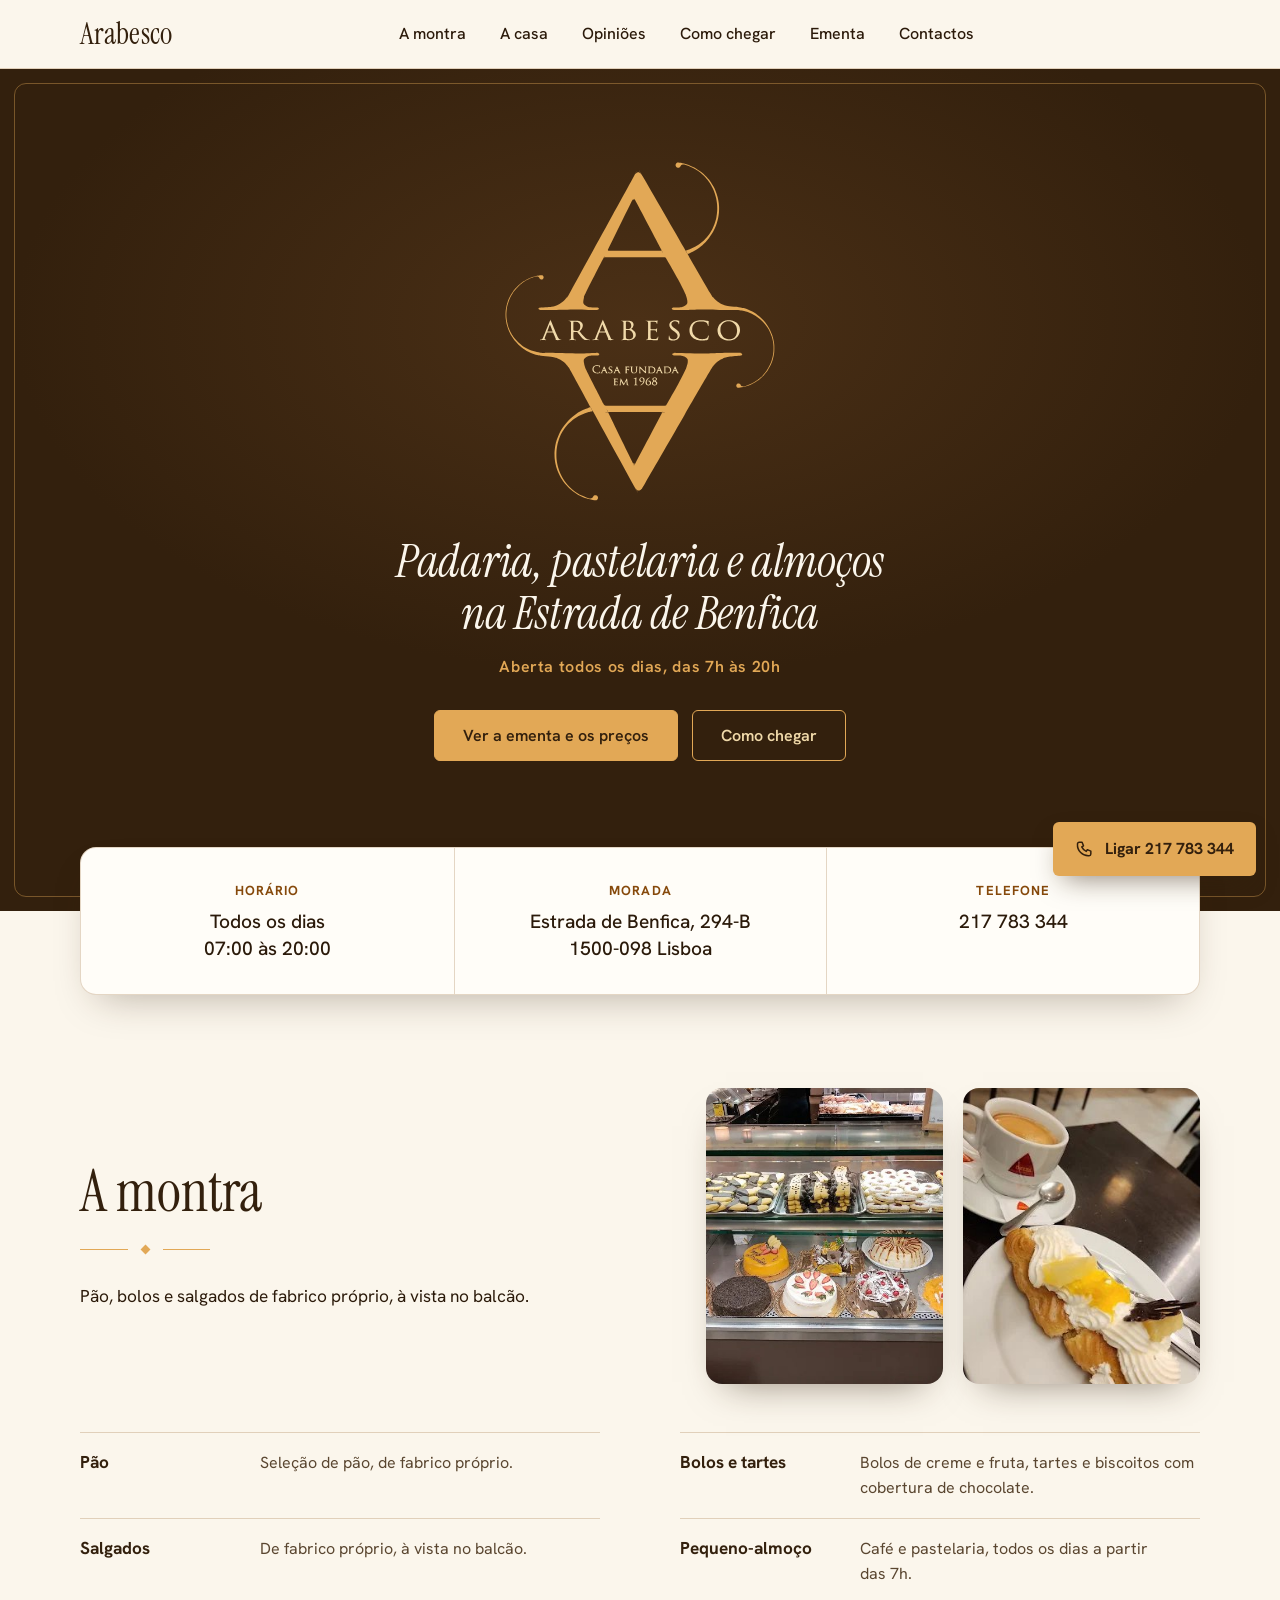
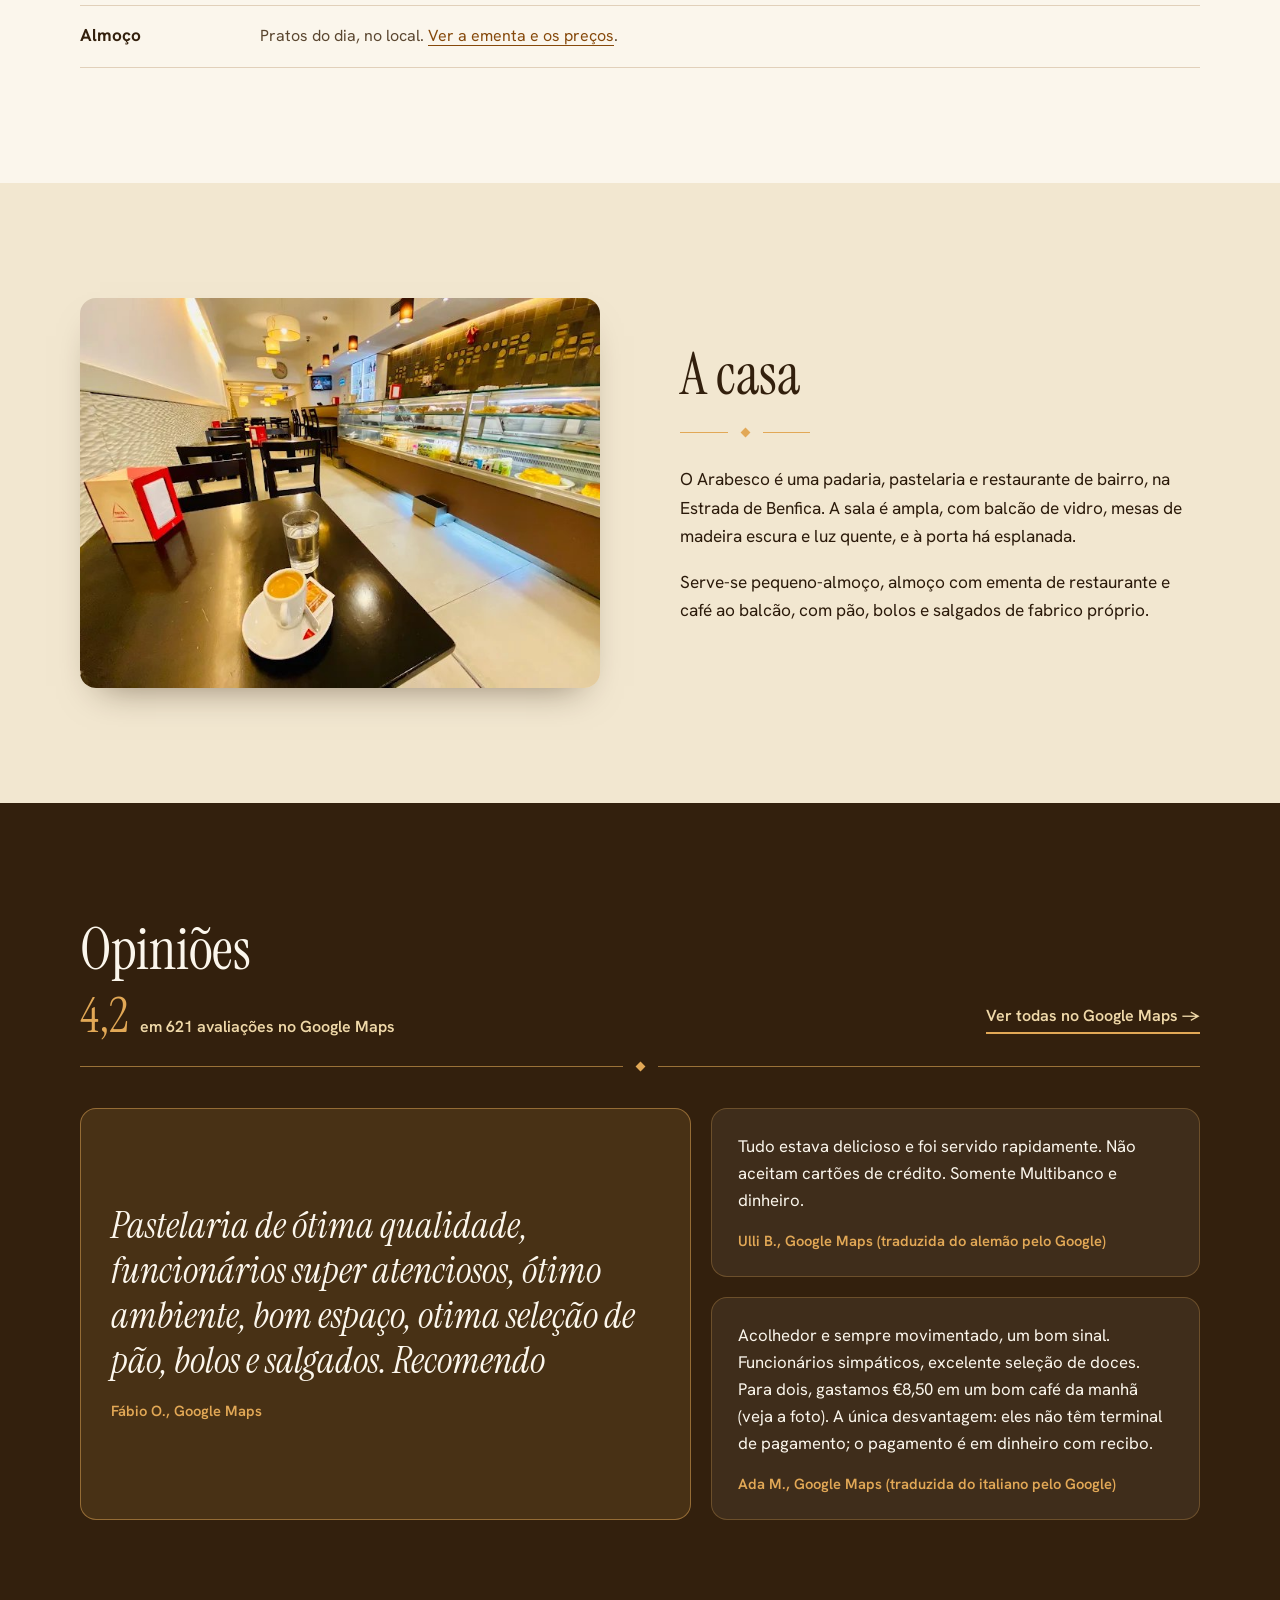
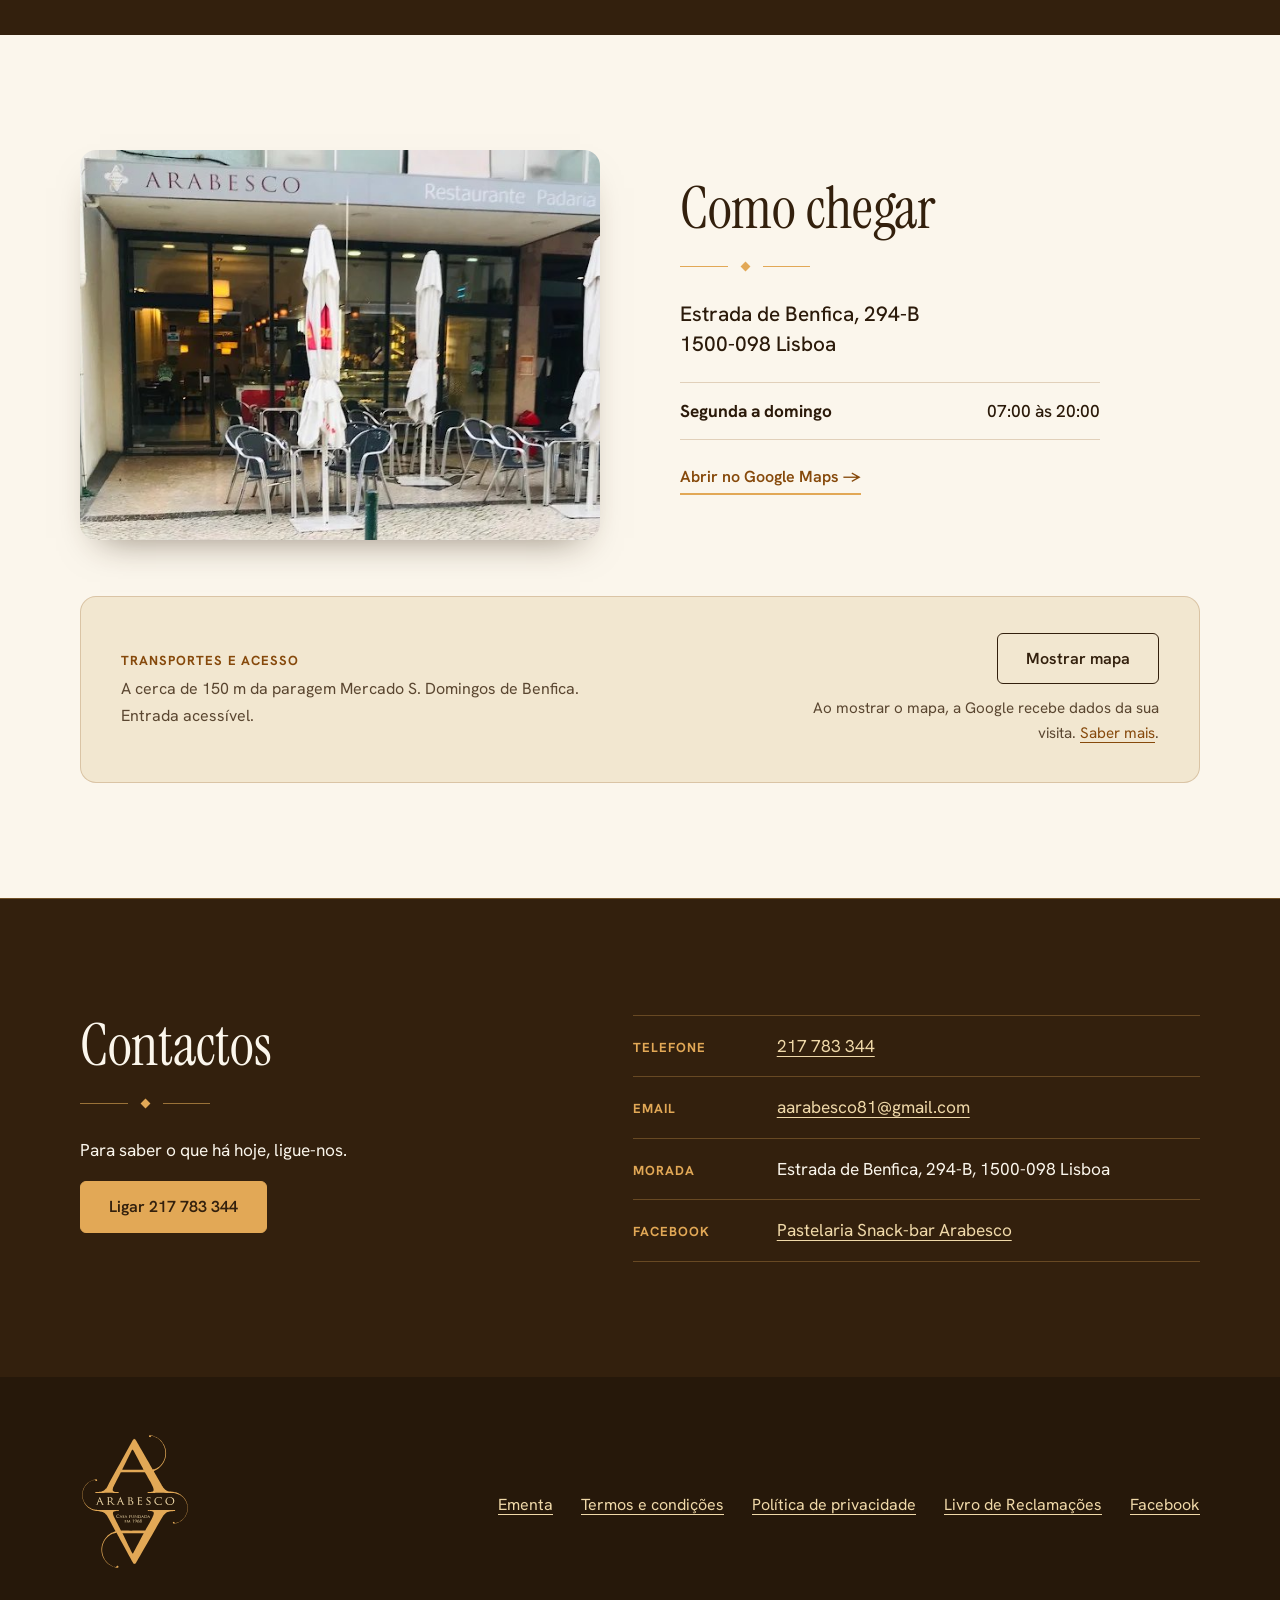
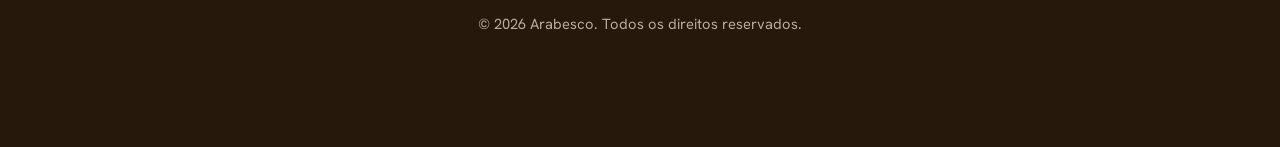
==== commit 1d19801a: "Botão fixo Ligar também em computador (canto inferior direito) e cabeçalho sem botão duplicado Co-Au" ====
--- a/index.html
+++ b/index.html
@@ -71,8 +71,8 @@
   <a class="saltar" href="#conteudo">Saltar para o conteúdo</a>
 
   <!-- ===================== CABEÇALHO =====================
-       Em telemóvel mostra o nome e o botão de navegação (o "Ligar" está na barra fixa no fundo do ecrã).
-       Em computador mostra a navegação e o botão "Ligar". -->
+       Em telemóvel mostra o nome e o botão de navegação. Em computador mostra a navegação.
+       O "Ligar" é o botão fixo no fim da página (barra no telemóvel, botão no canto em computador). -->
   <header class="cabecalho">
     <div class="container cabecalho__linha">
       <a class="cabecalho__nome" href="#topo" aria-label="Arabesco, início">Arabesco</a>
@@ -85,7 +85,6 @@
         <a href="#contactos">Contactos</a>
       </nav>
       <div class="cabecalho__acoes">
-        <a class="btn btn--pequeno cabecalho__ligar" href="tel:+351217783344">Ligar</a>
         <button class="nav-botao" type="button" aria-expanded="false" aria-controls="nav" aria-label="Abrir navegação">
           <span class="nav-botao__barras" aria-hidden="true"></span>
         </button>
@@ -307,7 +306,8 @@
     <p class="container rodape__copy">© 2026 Arabesco. Todos os direitos reservados.</p>
   </footer>
 
-  <!-- Barra fixa no fundo do ecrã, só em telemóvel. Liga por telefone porque não há WhatsApp conhecido.
+  <!-- Botão fixo, sempre visível: barra no fundo do ecrã em telemóvel, botão no canto em computador.
+       Liga por telefone porque não há WhatsApp conhecido.
        EDITAR: se houver telemóvel com WhatsApp, trocar o href por https://wa.me/351XXXXXXXXX e o texto por "WhatsApp". -->
   <a class="ligar-flutuante" href="tel:+351217783344" aria-label="Ligar para o Arabesco, 217 783 344">
     <svg viewBox="0 0 24 24" width="20" height="20" aria-hidden="true" focusable="false">
--- a/style.css
+++ b/style.css
@@ -105,13 +105,12 @@
 .ligacao-seta:hover { border-bottom-color: var(--bronze); }
 
 /* ---------- CABEÇALHO ----------
-   Telemóvel: nome + botão de navegação. O botão "Ligar" do cabeçalho esconde-se, porque a barra
-   fixa no fundo do ecrã já faz esse papel. Ecrãs largos: navegação aberta + botão "Ligar". */
+   Telemóvel: nome + botão de navegação. Ecrãs largos: navegação aberta.
+   O contacto telefónico está no botão fixo "Ligar" (ver mais abaixo), por isso o cabeçalho não tem outro. */
 .cabecalho { position: sticky; top: 0; z-index: 50; background: rgba(251, 246, 236, .97); backdrop-filter: blur(8px); -webkit-backdrop-filter: blur(8px); border-bottom: 1px solid var(--linha); }
 .cabecalho__linha { display: flex; flex-wrap: wrap; align-items: center; justify-content: space-between; gap: 0 16px; min-height: 68px; }
 .cabecalho__nome { font-family: var(--f-titulos); font-weight: 400; font-size: 1.9rem; line-height: 1; letter-spacing: .01em; text-decoration: none; color: var(--castanho); }
 .cabecalho__acoes { display: flex; align-items: center; gap: 12px; }
-.cabecalho__ligar { display: none; }
 
 /* Navegação. Sem JavaScript, as ligações ficam sempre visíveis numa linha por baixo do nome. */
 .nav { order: 3; flex-basis: 100%; display: flex; flex-wrap: wrap; gap: 4px 22px; padding: 0 0 12px; }
@@ -136,9 +135,6 @@
 .js .nav a { padding: 15px 0; border-top: 1px solid var(--linha); }
 .js .nav a:first-child { border-top: 0; }
 
-@media (min-width: 760px) {
-  .cabecalho__ligar { display: inline-block; }
-}
 @media (min-width: 900px) {
   .cabecalho__linha { flex-wrap: nowrap; }
   .nav, .js .nav { order: 0; flex-basis: auto; display: flex; flex-direction: row; flex-wrap: nowrap; gap: 34px; position: static; padding: 0; background: none; border: 0; box-shadow: none; }
@@ -284,15 +280,14 @@
 .rodape__logo { width: 110px; height: auto; }
 .rodape ul { list-style: none; margin: 0; padding: 0; display: flex; flex-wrap: wrap; justify-content: center; gap: 10px 28px; }
 .rodape__copy { margin-top: 34px; text-align: center; opacity: .75; font-size: .92rem; }
-@media (min-width: 760px) { .rodape { padding-bottom: 56px; } }
 @media (min-width: 900px) {
   .rodape__grelha { grid-template-columns: auto 1fr; justify-items: start; text-align: left; gap: 64px; }
   .rodape ul { justify-content: flex-end; justify-self: end; }
 }
 
-/* ---------- BARRA FIXA "LIGAR" (só em telemóvel) ----------
-   É uma barra no fundo do ecrã. O rodapé tem espaço para ela, por isso nunca tapa texto no fim da página.
-   Em ecrãs largos esconde-se: o botão "Ligar" do cabeçalho fica sempre visível. */
+/* ---------- BOTÃO FIXO "LIGAR" (sempre visível) ----------
+   Telemóvel: barra de largura total no fundo do ecrã. Ecrãs largos: botão no canto inferior direito.
+   O rodapé tem espaço para ele, por isso nunca tapa texto no fim da página. */
 .ligar-flutuante {
   position: fixed; left: 0; right: 0; bottom: 0; z-index: 60;
   display: flex; align-items: center; justify-content: center; gap: 10px;
@@ -302,7 +297,11 @@
   box-shadow: 0 -6px 18px rgba(0, 0, 0, .18);
 }
 .ligar-flutuante:hover { background: var(--ouro-claro); }
-@media (min-width: 760px) { .ligar-flutuante { display: none; } }
+/* Ecrãs largos: botão rectangular no canto inferior direito (cantos curtos, nunca em pílula) */
+@media (min-width: 760px) {
+  .ligar-flutuante { left: auto; right: 24px; bottom: 24px; padding: 14px 22px; border-radius: var(--raio); box-shadow: 0 12px 28px -10px rgba(51, 32, 13, .55); transition: background-color .2s ease, transform .2s ease; }
+  .ligar-flutuante:hover { transform: translateY(-2px); }
+}
 
 /* ---------- ANIMAÇÃO DE ENTRADA (única, subtil) ----------
    Só os títulos das secções têm a classe .reveal. Para remover o efeito por completo,
